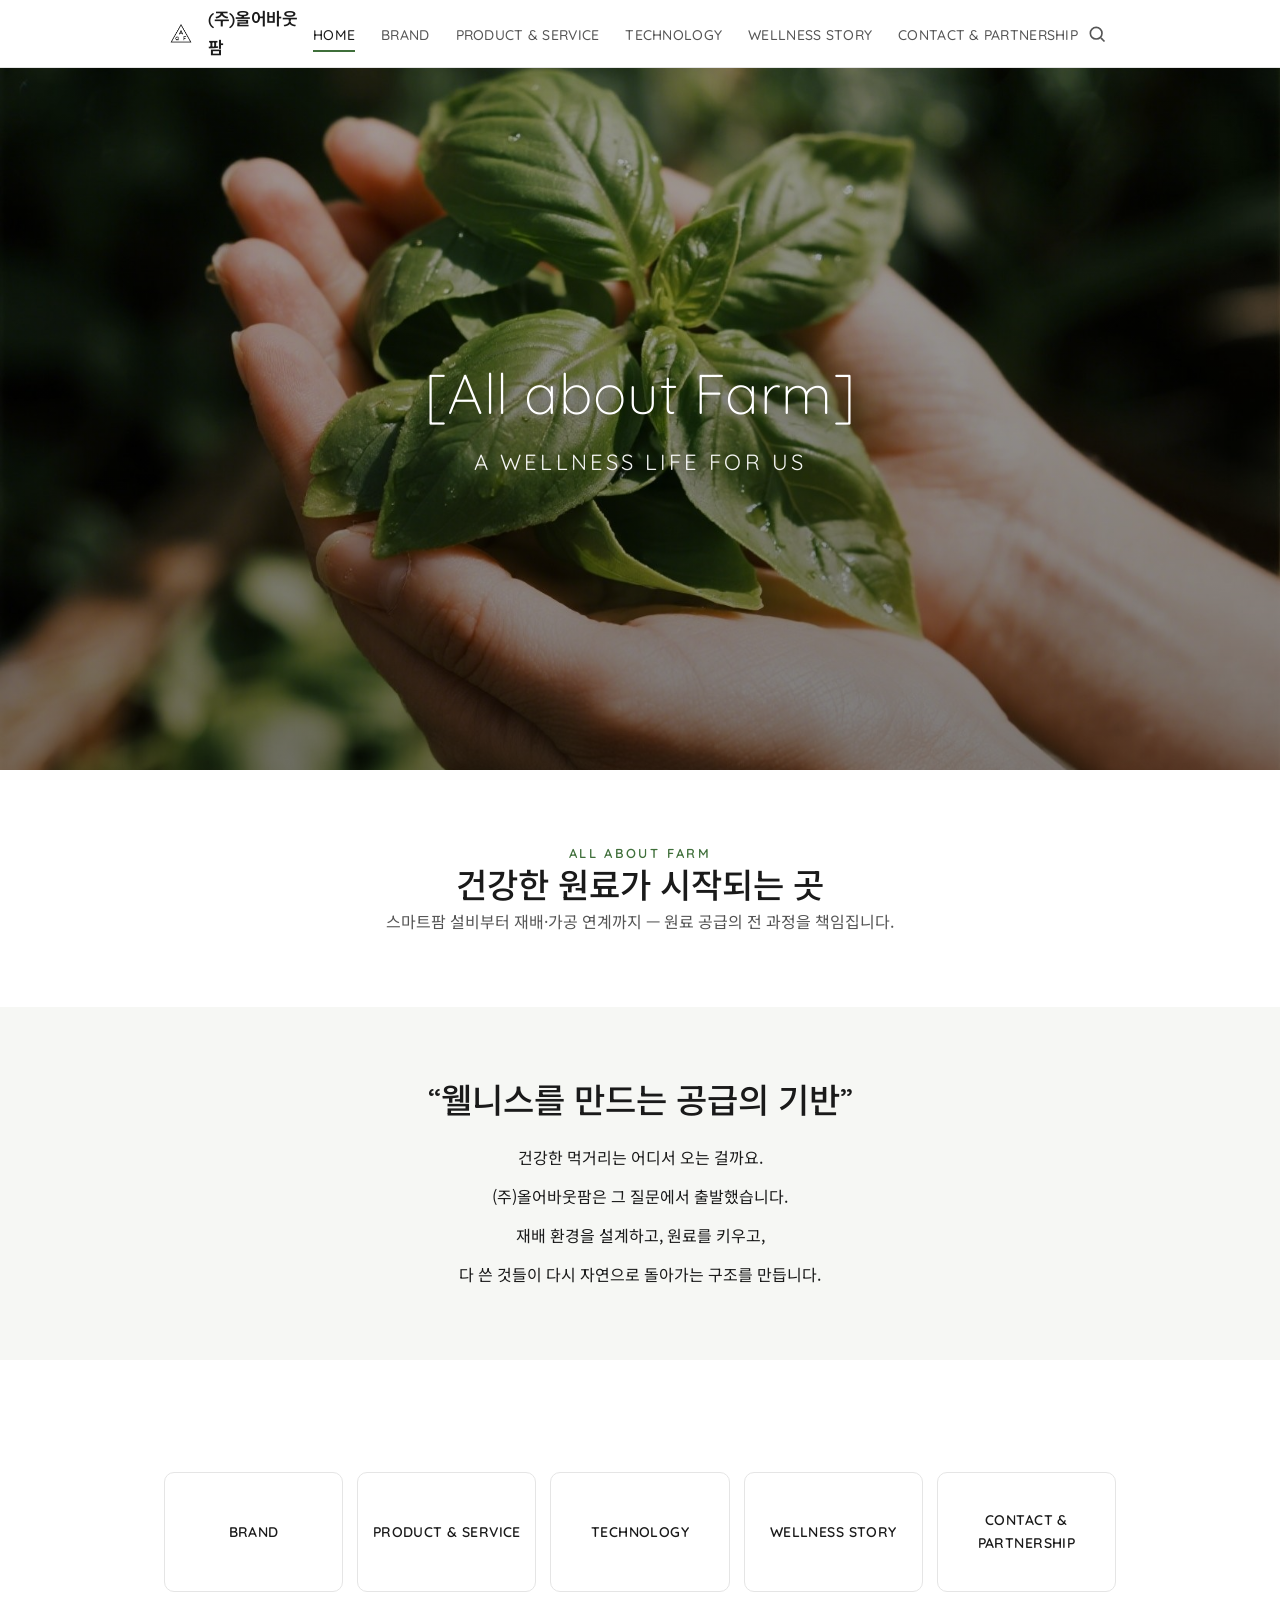
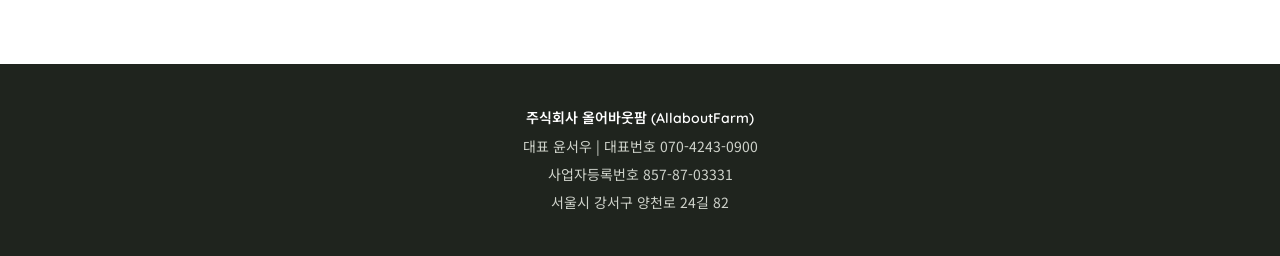
==== index.html @ a257e934 "Add (주)올어바웃팜 static website (6 pages) Google Sites 기반 사이트를 정적 HTML/CSS/JS로 복제. HOME / BRAND / PRODUC" ====
<!DOCTYPE html>
<html lang="ko">
<head>
  <meta charset="UTF-8" />
  <meta name="viewport" content="width=device-width, initial-scale=1.0" />
  <title>(주)올어바웃팜</title>
  <meta name="description" content="(주)올어바웃팜 — 웰니스를 만드는 공급의 기반. 스마트팜 설비부터 재배·가공 연계까지 원료 공급의 전 과정을 책임집니다." />
  <link rel="icon" href="assets/img/logo.png" />
  <link rel="preconnect" href="https://fonts.googleapis.com" />
  <link rel="preconnect" href="https://fonts.gstatic.com" crossorigin />
  <link href="https://fonts.googleapis.com/css2?family=Quicksand:wght@300;400;500;600;700&family=Noto+Sans+KR:wght@300;400;500;700&display=swap" rel="stylesheet" />
  <link rel="stylesheet" href="assets/css/style.css" />
</head>
<body>

  <!-- ===== 헤더 ===== -->
  <header class="site-header">
    <div class="container">
      <a class="brand" href="index.html">
        <img src="assets/img/logo.png" alt="(주)올어바웃팜 로고" />
        <span class="brand-name">(주)올어바웃팜</span>
      </a>
      <nav class="gnb" aria-label="주요 메뉴">
        <ul>
          <li><a href="index.html" aria-current="page">HOME</a></li>
          <li><a href="brand.html">BRAND</a></li>
          <li><a href="product-service.html">PRODUCT &amp; SERVICE</a></li>
          <li><a href="technology.html">TECHNOLOGY</a></li>
          <li><a href="wellness-story.html">WELLNESS STORY</a></li>
          <li><a href="contact-partnership.html">CONTACT &amp; PARTNERSHIP</a></li>
        </ul>
      </nav>
      <div class="header-actions">
        <button class="icon-btn js-search-toggle" aria-label="검색 열기">
          <svg viewBox="0 0 24 24" fill="none" stroke="currentColor" stroke-width="2"><circle cx="11" cy="11" r="7"/><line x1="21" y1="21" x2="16.65" y2="16.65"/></svg>
        </button>
        <button class="icon-btn nav-toggle" aria-label="메뉴 열기" aria-expanded="false">
          <svg viewBox="0 0 24 24" fill="none" stroke="currentColor" stroke-width="2"><line x1="3" y1="6" x2="21" y2="6"/><line x1="3" y1="12" x2="21" y2="12"/><line x1="3" y1="18" x2="21" y2="18"/></svg>
        </button>
      </div>
    </div>
  </header>
  <div class="search-bar">
    <div class="container">
      <form role="search">
        <input type="search" placeholder="사이트 내 검색 (예: 스마트팜, 펫푸드, 특허)" aria-label="검색어" />
        <button type="submit">검색</button>
      </form>
    </div>
  </div>

  <!-- ===== 히어로 ===== -->
  <section class="hero" style="background-image:url('assets/img/home-hero.jpg')">
    <div class="hero-inner">
      <h1>[All about Farm]</h1>
      <p class="sub">A Wellness Life for Us</p>
    </div>
  </section>

  <!-- ===== 소개 1 ===== -->
  <section class="section center">
    <div class="container">
      <p class="eyebrow">All about Farm</p>
      <h2 class="center">건강한 원료가 시작되는 곳</h2>
      <p class="desc measure center">스마트팜 설비부터 재배·가공 연계까지 — 원료 공급의 전 과정을 책임집니다.</p>
    </div>
  </section>

  <!-- ===== 소개 2 (비전) ===== -->
  <section class="section section--soft center">
    <div class="container">
      <h2 class="center">“웰니스를 만드는 공급의 기반”</h2>
      <div class="measure center stack" style="margin-top:20px;">
        <p>건강한 먹거리는 어디서 오는 걸까요.</p>
        <p>(주)올어바웃팜은 그 질문에서 출발했습니다.</p>
        <p>재배 환경을 설계하고, 원료를 키우고,</p>
        <p>다 쓴 것들이 다시 자연으로 돌아가는 구조를 만듭니다.</p>
      </div>
    </div>
  </section>

  <!-- ===== 카테고리 바로가기 ===== -->
  <section class="section">
    <div class="container">
      <nav class="cat-grid" aria-label="주요 페이지 바로가기">
        <a class="cat-card" href="brand.html">BRAND</a>
        <a class="cat-card" href="product-service.html">PRODUCT &amp; SERVICE</a>
        <a class="cat-card" href="technology.html">TECHNOLOGY</a>
        <a class="cat-card" href="wellness-story.html">WELLNESS STORY</a>
        <a class="cat-card" href="contact-partnership.html">CONTACT &amp; PARTNERSHIP</a>
      </nav>
    </div>
  </section>

  <!-- ===== 푸터 ===== -->
  <footer class="site-footer">
    <div class="container">
      <p class="brand-name">주식회사 올어바웃팜 (AllaboutFarm)</p>
      <p>대표 윤서우 | 대표번호 070-4243-0900</p>
      <p>사업자등록번호 857-87-03331</p>
      <p>서울시 강서구 양천로 24길 82</p>
    </div>
  </footer>

  <script src="assets/js/main.js"></script>
</body>
</html>
---- assets/css/style.css ----
/* =========================================================
   (주)올어바웃팜 — All about Farm
   공통 스타일 (디자인 토큰 / 헤더 / 푸터 / 컴포넌트 / 반응형)
   ========================================================= */

/* ---------- 디자인 토큰 ---------- */
:root {
  --c-text: #1a1a1a;
  --c-text-soft: #555;
  --c-line: #e5e5e5;
  --c-bg: #ffffff;
  --c-bg-soft: #f6f7f4;
  --c-accent: #3f6f3a;       /* 허브 그린 */
  --c-accent-dark: #2c4f29;
  --c-accent-soft: #eef3ec;

  --font-head: "Quicksand", "Noto Sans KR", sans-serif;
  --font-body: "Noto Sans KR", "Quicksand", sans-serif;

  --maxw: 1000px;
  --header-h: 68px;
  --radius: 10px;
  --shadow: 0 6px 24px rgba(0,0,0,.08);
}

/* ---------- 리셋 ---------- */
* { box-sizing: border-box; margin: 0; padding: 0; }
html { scroll-behavior: smooth; scroll-padding-top: calc(var(--header-h) + 16px); }
body {
  font-family: var(--font-body);
  color: var(--c-text);
  background: var(--c-bg);
  line-height: 1.7;
  -webkit-font-smoothing: antialiased;
}
img { max-width: 100%; display: block; }
a { color: inherit; text-decoration: none; }
h1, h2, h3 { font-family: var(--font-head); font-weight: 500; line-height: 1.3; }

.container { width: 100%; max-width: var(--maxw); margin: 0 auto; padding: 0 24px; }
.section { padding: 72px 0; }
.section--soft { background: var(--c-bg-soft); }
.center { text-align: center; }

/* ---------- 헤더 ---------- */
.site-header {
  position: sticky; top: 0; z-index: 100;
  height: var(--header-h);
  background: rgba(255,255,255,.96);
  backdrop-filter: blur(6px);
  border-bottom: 1px solid var(--c-line);
}
.site-header .container {
  height: 100%;
  display: flex; align-items: center; justify-content: space-between;
}
.brand { display: flex; align-items: center; gap: 10px; }
.brand img { width: 34px; height: 34px; }
.brand .brand-name { font-family: var(--font-head); font-weight: 600; font-size: 17px; letter-spacing: -.02em; }

.gnb ul { list-style: none; display: flex; gap: 26px; }
.gnb a {
  font-family: var(--font-head);
  font-size: 14px; font-weight: 500; letter-spacing: .02em;
  color: var(--c-text-soft);
  padding: 6px 0; position: relative; white-space: nowrap;
  transition: color .2s;
}
.gnb a:hover { color: var(--c-accent); }
.gnb a[aria-current="page"] { color: var(--c-text); }
.gnb a[aria-current="page"]::after {
  content: ""; position: absolute; left: 0; right: 0; bottom: -2px;
  height: 2px; background: var(--c-accent);
}

.header-actions { display: flex; align-items: center; gap: 8px; }
.icon-btn {
  width: 38px; height: 38px; border: none; background: transparent;
  display: grid; place-items: center; cursor: pointer; border-radius: 50%;
  color: var(--c-text-soft);
}
.icon-btn:hover { background: var(--c-accent-soft); color: var(--c-accent); }
.icon-btn svg { width: 20px; height: 20px; }

.nav-toggle { display: none; }

/* 검색창 (간단) */
.search-bar {
  display: none; border-bottom: 1px solid var(--c-line); background: #fff;
}
.search-bar.open { display: block; }
.search-bar .container { display: flex; gap: 10px; padding-top: 14px; padding-bottom: 14px; }
.search-bar input {
  flex: 1; font: inherit; padding: 10px 14px;
  border: 1px solid var(--c-line); border-radius: 8px;
}
.search-bar button {
  font: inherit; padding: 10px 18px; border: none; border-radius: 8px;
  background: var(--c-accent); color: #fff; cursor: pointer;
}

/* ---------- 히어로 ---------- */
.hero {
  position: relative; min-height: 78vh;
  display: grid; place-items: center; text-align: center;
  color: #fff;
  background: #2a2a2a center/cover no-repeat;
}
.hero::after {
  content: ""; position: absolute; inset: 0;
  background: linear-gradient(180deg, rgba(0,0,0,.35), rgba(0,0,0,.5));
}
.hero .hero-inner { position: relative; z-index: 1; padding: 24px; }
.hero h1 {
  font-weight: 300; font-size: clamp(34px, 6vw, 56px); letter-spacing: .01em;
  text-shadow: 0 2px 16px rgba(0,0,0,.35);
}
.hero .sub {
  margin-top: 14px; font-family: var(--font-head);
  font-size: clamp(15px, 2.4vw, 22px); font-weight: 400; letter-spacing: .14em;
  text-transform: uppercase; opacity: .95;
}

/* 페이지 상단 타이틀 (히어로 없는 페이지) */
.page-head { padding: 64px 0 8px; text-align: center; }
.page-head h1 {
  font-weight: 300; font-size: clamp(30px, 5vw, 46px); letter-spacing: .04em;
}
.page-head .lead { margin-top: 16px; color: var(--c-text-soft); }

/* ---------- 공통 텍스트 블록 ---------- */
.eyebrow {
  font-family: var(--font-head); font-weight: 600; letter-spacing: .18em;
  text-transform: uppercase; font-size: 13px; color: var(--c-accent);
}
.section h2 { font-size: clamp(24px, 3.4vw, 34px); font-weight: 500; }
.section h2.center, .section h3.center { margin-left: auto; margin-right: auto; }
.section .desc { margin-top: 14px; color: var(--c-text-soft); }
.measure { max-width: 760px; }
.measure.center { margin: 0 auto; }
.stack > * + * { margin-top: 12px; }

/* ---------- 카테고리 바로가기 (홈) ---------- */
.cat-grid {
  display: grid; grid-template-columns: repeat(5, 1fr); gap: 14px; margin-top: 40px;
}
.cat-card {
  display: flex; align-items: center; justify-content: center; text-align: center;
  min-height: 120px; padding: 18px 12px;
  border: 1px solid var(--c-line); border-radius: var(--radius);
  font-family: var(--font-head); font-weight: 600; font-size: 14px; letter-spacing: .03em;
  color: var(--c-text); background: #fff;
  transition: transform .2s, box-shadow .2s, border-color .2s, color .2s;
}
.cat-card:hover {
  transform: translateY(-4px); box-shadow: var(--shadow);
  border-color: var(--c-accent); color: var(--c-accent);
}

/* ---------- 핵심 가치 (브랜드) ---------- */
.values { display: grid; grid-template-columns: repeat(2, 1fr); gap: 22px; margin-top: 36px; }
.value-card {
  background: #fff; border: 1px solid var(--c-line); border-radius: var(--radius);
  padding: 28px; box-shadow: 0 2px 10px rgba(0,0,0,.03);
}
.value-card h3 { font-size: 20px; color: var(--c-accent-dark); }
.value-card p { margin-top: 10px; color: var(--c-text-soft); }
.value-card .stack > * + * { margin-top: 6px; }

/* ---------- 서비스/특징 카드 (이미지 + 텍스트) ---------- */
.feature {
  display: grid; grid-template-columns: 1fr 1fr; gap: 40px; align-items: center;
  margin-top: 56px;
}
.feature:first-of-type { margin-top: 40px; }
.feature .feature-img img {
  width: 100%; border-radius: var(--radius); box-shadow: var(--shadow);
  aspect-ratio: 16/9; object-fit: cover;
}
.feature h3 { font-size: 22px; }
.feature .bullets { list-style: none; margin-top: 14px; }
.feature .bullets li {
  position: relative; padding-left: 22px; margin-top: 8px; color: var(--c-text-soft);
}
.feature .bullets li::before {
  content: ""; position: absolute; left: 0; top: 11px;
  width: 8px; height: 8px; border-radius: 50%; background: var(--c-accent);
}
.feature.reverse .feature-img { order: 2; }

/* ---------- 목차 (브랜드) ---------- */
.toc {
  background: var(--c-accent-soft); border-radius: var(--radius);
  padding: 22px 26px; margin: 8px auto 0; max-width: 820px;
}
.toc ul { list-style: none; display: grid; gap: 6px; }
.toc a { color: var(--c-accent-dark); font-size: 14px; }
.toc a:hover { text-decoration: underline; }

/* ---------- 갤러리 (웰니스) ---------- */
.gallery { display: grid; grid-template-columns: repeat(4, 1fr); gap: 14px; margin-top: 40px; }
.gallery img { width: 100%; aspect-ratio: 3/4; object-fit: cover; border-radius: 8px; }

/* ---------- 테크놀로지: 프로세스 / 구성요소 / 기대효과 ---------- */
.subhead { margin-top: 48px; }
.subhead h2 { font-size: clamp(22px, 3vw, 28px); }
.subhead.center { text-align: center; }

.process { max-width: 560px; margin: 28px auto 0; display: grid; gap: 0; }
.process-step {
  background: var(--c-bg-soft); border: 1px solid var(--c-line); border-radius: var(--radius);
  padding: 16px 20px;
}
.process-step strong { display: block; color: var(--c-accent-dark); font-family: var(--font-head); }
.process-step span { color: var(--c-text-soft); font-size: 15px; }
.process-arrow { text-align: center; color: var(--c-accent); font-size: 20px; padding: 6px 0; }

.tiles { display: grid; grid-template-columns: repeat(3, 1fr); gap: 16px; margin-top: 28px; }
.tile {
  border: 1px solid var(--c-line); border-radius: var(--radius); padding: 22px; background: #fff;
}
.tile h3 { font-size: 17px; color: var(--c-accent-dark); }
.tile p { margin-top: 8px; color: var(--c-text-soft); font-size: 15px; }

.effects { display: grid; grid-template-columns: repeat(5, 1fr); gap: 14px; margin-top: 28px; }
.effect {
  text-align: center; padding: 22px 14px; border-radius: var(--radius);
  background: var(--c-accent-soft);
}
.effect h3 { font-size: 18px; color: var(--c-accent-dark); }
.effect p { margin-top: 8px; font-size: 14px; color: var(--c-text-soft); }

.callout {
  margin-top: 44px; padding: 32px; text-align: center;
  background: var(--c-accent); color: #fff; border-radius: var(--radius);
}
.callout p + p { margin-top: 6px; }
.callout .en { font-family: var(--font-head); opacity: .9; margin-top: 12px; }

/* ---------- CONTACT ---------- */
.contact-grid { display: grid; grid-template-columns: 1fr 1fr; gap: 28px; margin-top: 40px; }
.info-card {
  border: 1px solid var(--c-line); border-radius: var(--radius); padding: 28px; background: #fff;
}
.info-card h2 { font-size: 20px; }
.info-card p { margin-top: 10px; color: var(--c-text-soft); }
.info-card .row { display: flex; gap: 8px; margin-top: 10px; }
.info-card .row b { color: var(--c-text); font-weight: 600; min-width: 64px; }

.form-card {
  border: 1px solid var(--c-line); border-radius: var(--radius); padding: 28px;
  background: #fff; box-shadow: 0 2px 10px rgba(0,0,0,.03);
}
.form-card h2 { font-size: 22px; }
.form-card .desc { margin-top: 8px; }
.field { margin-top: 16px; }
.field label { display: block; font-size: 14px; font-weight: 600; margin-bottom: 6px; }
.field input, .field textarea {
  width: 100%; font: inherit; padding: 12px 14px;
  border: 1px solid var(--c-line); border-radius: 8px; background: #fff;
}
.field input:focus, .field textarea:focus { outline: 2px solid var(--c-accent-soft); border-color: var(--c-accent); }
.field textarea { min-height: 130px; resize: vertical; }
.btn {
  margin-top: 18px; width: 100%; font: inherit; font-weight: 600;
  padding: 14px; border: none; border-radius: 8px; cursor: pointer;
  background: var(--c-accent); color: #fff; transition: background .2s;
}
.btn:hover { background: var(--c-accent-dark); }
.form-status { margin-top: 14px; font-size: 14px; display: none; }
.form-status.show { display: block; }
.form-status.ok { color: var(--c-accent-dark); }
.form-status.err { color: #b3261e; }

/* ---------- 푸터 ---------- */
.site-footer {
  background: #1f241e; color: #cfd3cb; text-align: center;
  padding: 40px 0; font-size: 14px; line-height: 2;
}
.site-footer .brand-name { font-family: var(--font-head); color: #fff; font-weight: 600; }

/* ---------- 반응형 ---------- */
@media (max-width: 900px) {
  .gnb {
    position: fixed; inset: var(--header-h) 0 auto 0;
    background: #fff; border-bottom: 1px solid var(--c-line);
    transform: translateY(-120%); transition: transform .25s ease;
    box-shadow: var(--shadow);
  }
  .gnb.open { transform: translateY(0); }
  .gnb ul { flex-direction: column; gap: 0; padding: 8px 0; }
  .gnb li { width: 100%; }
  .gnb a { display: block; padding: 14px 24px; font-size: 15px; }
  .gnb a[aria-current="page"]::after { display: none; }
  .gnb a[aria-current="page"] { color: var(--c-accent); }
  .nav-toggle { display: grid; }

  .cat-grid { grid-template-columns: repeat(2, 1fr); }
  .values { grid-template-columns: 1fr; }
  .feature { grid-template-columns: 1fr; gap: 20px; }
  .feature.reverse .feature-img { order: 0; }
  .gallery { grid-template-columns: repeat(2, 1fr); }
  .tiles { grid-template-columns: 1fr 1fr; }
  .effects { grid-template-columns: repeat(2, 1fr); }
  .contact-grid { grid-template-columns: 1fr; }
}

@media (max-width: 520px) {
  .cat-grid { grid-template-columns: 1fr; }
  .tiles, .effects { grid-template-columns: 1fr; }
  .section { padding: 52px 0; }
}
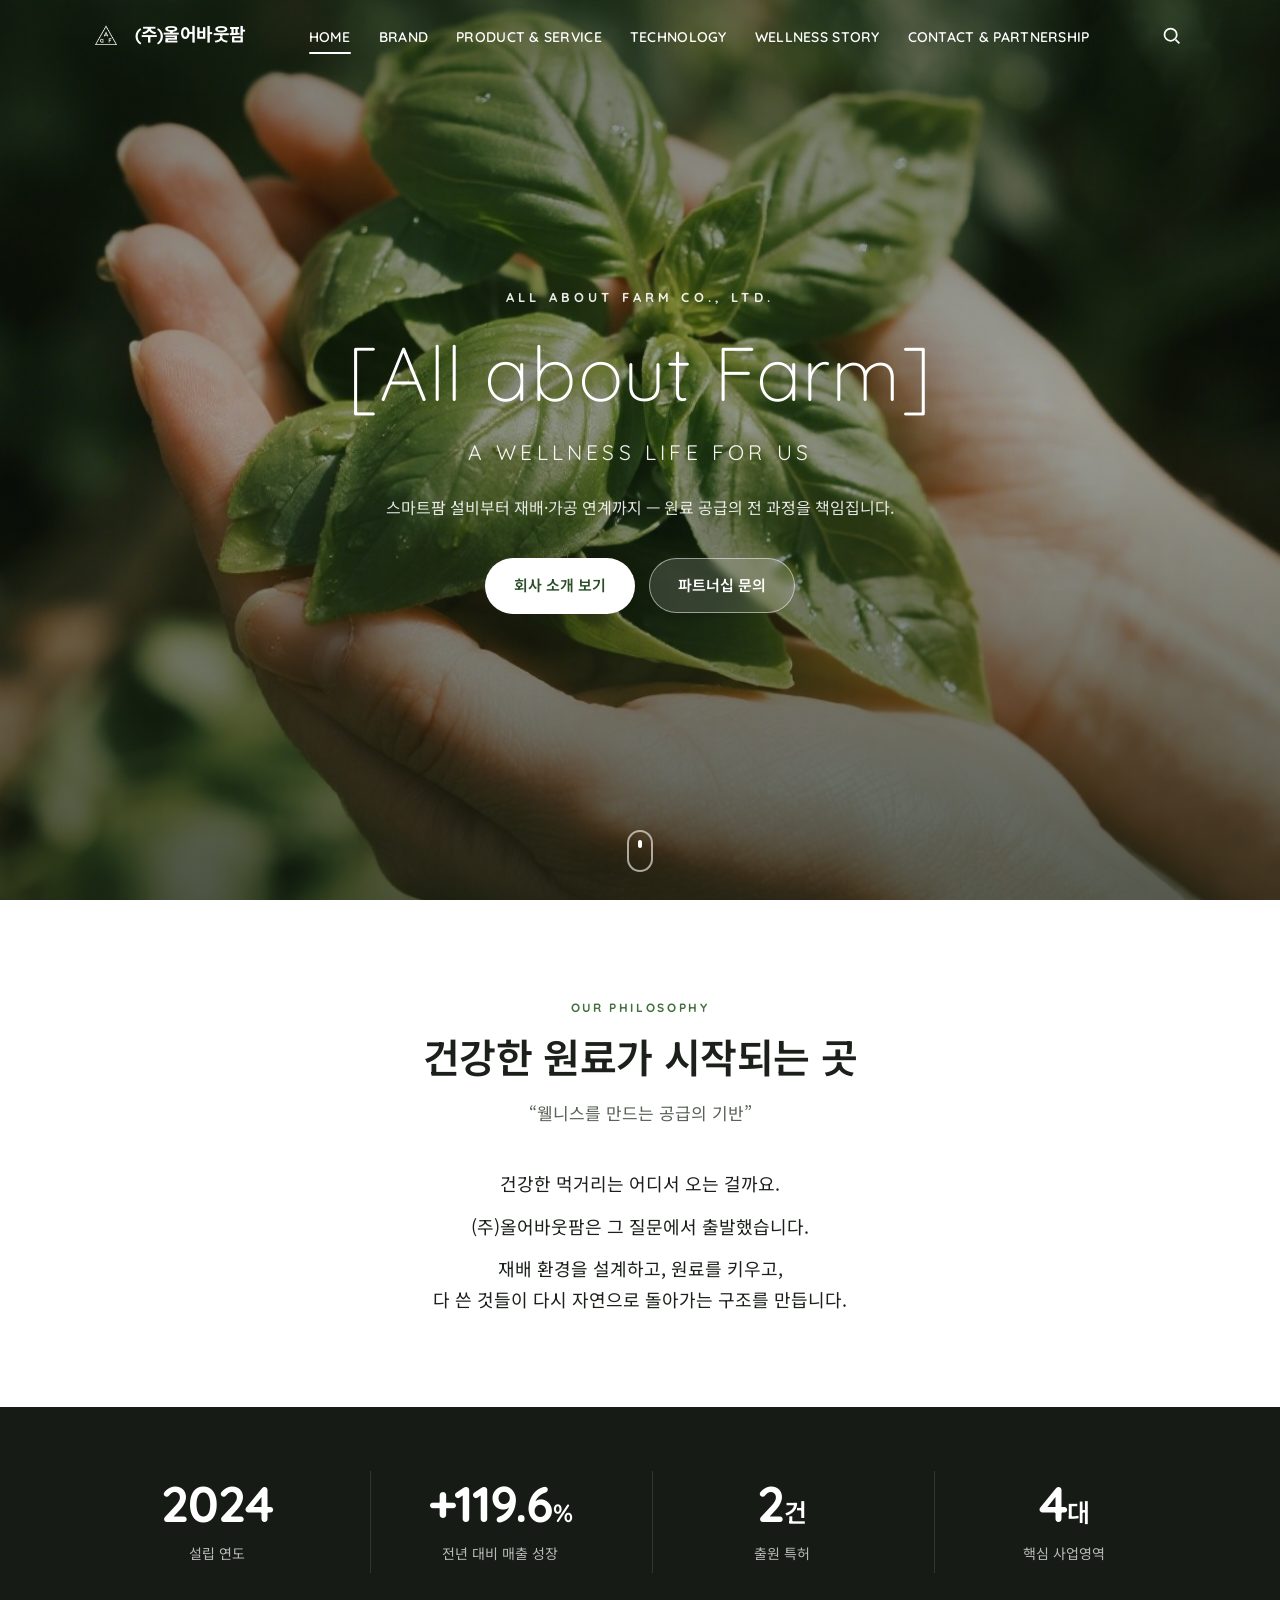
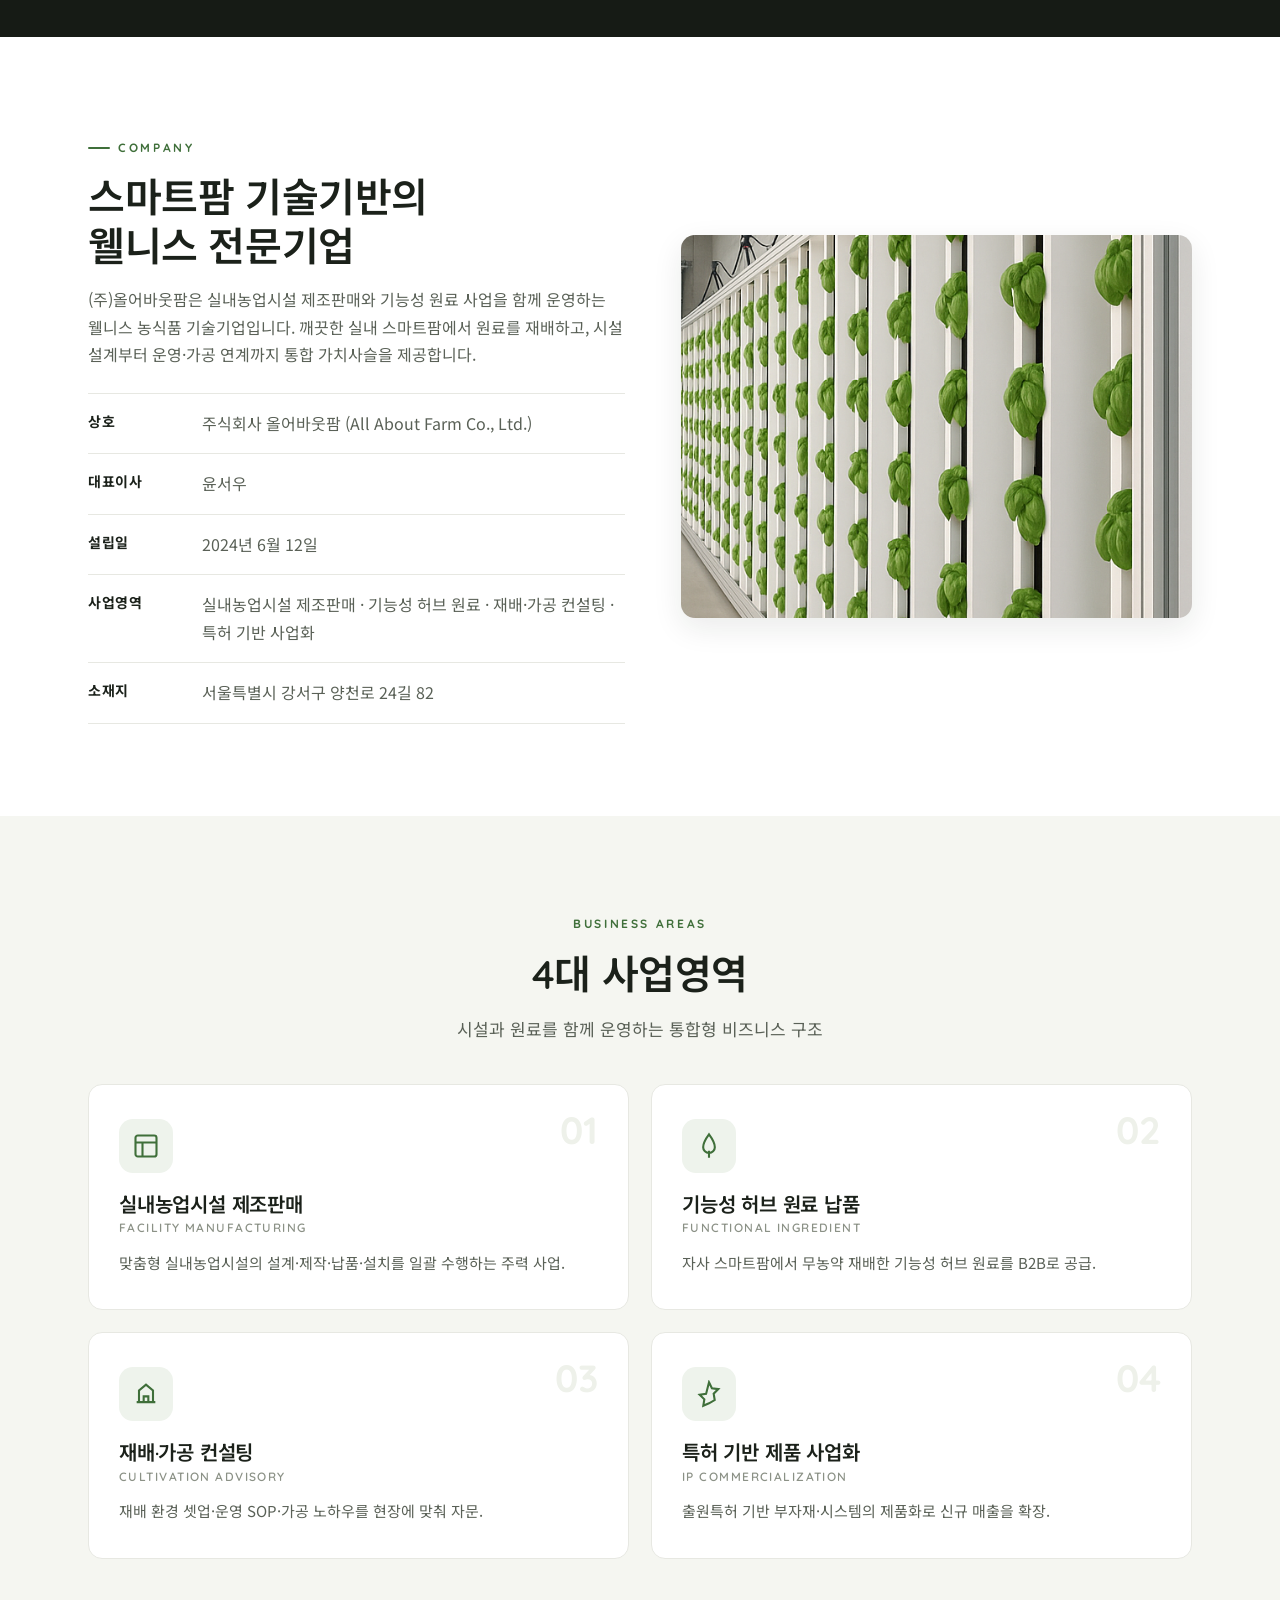
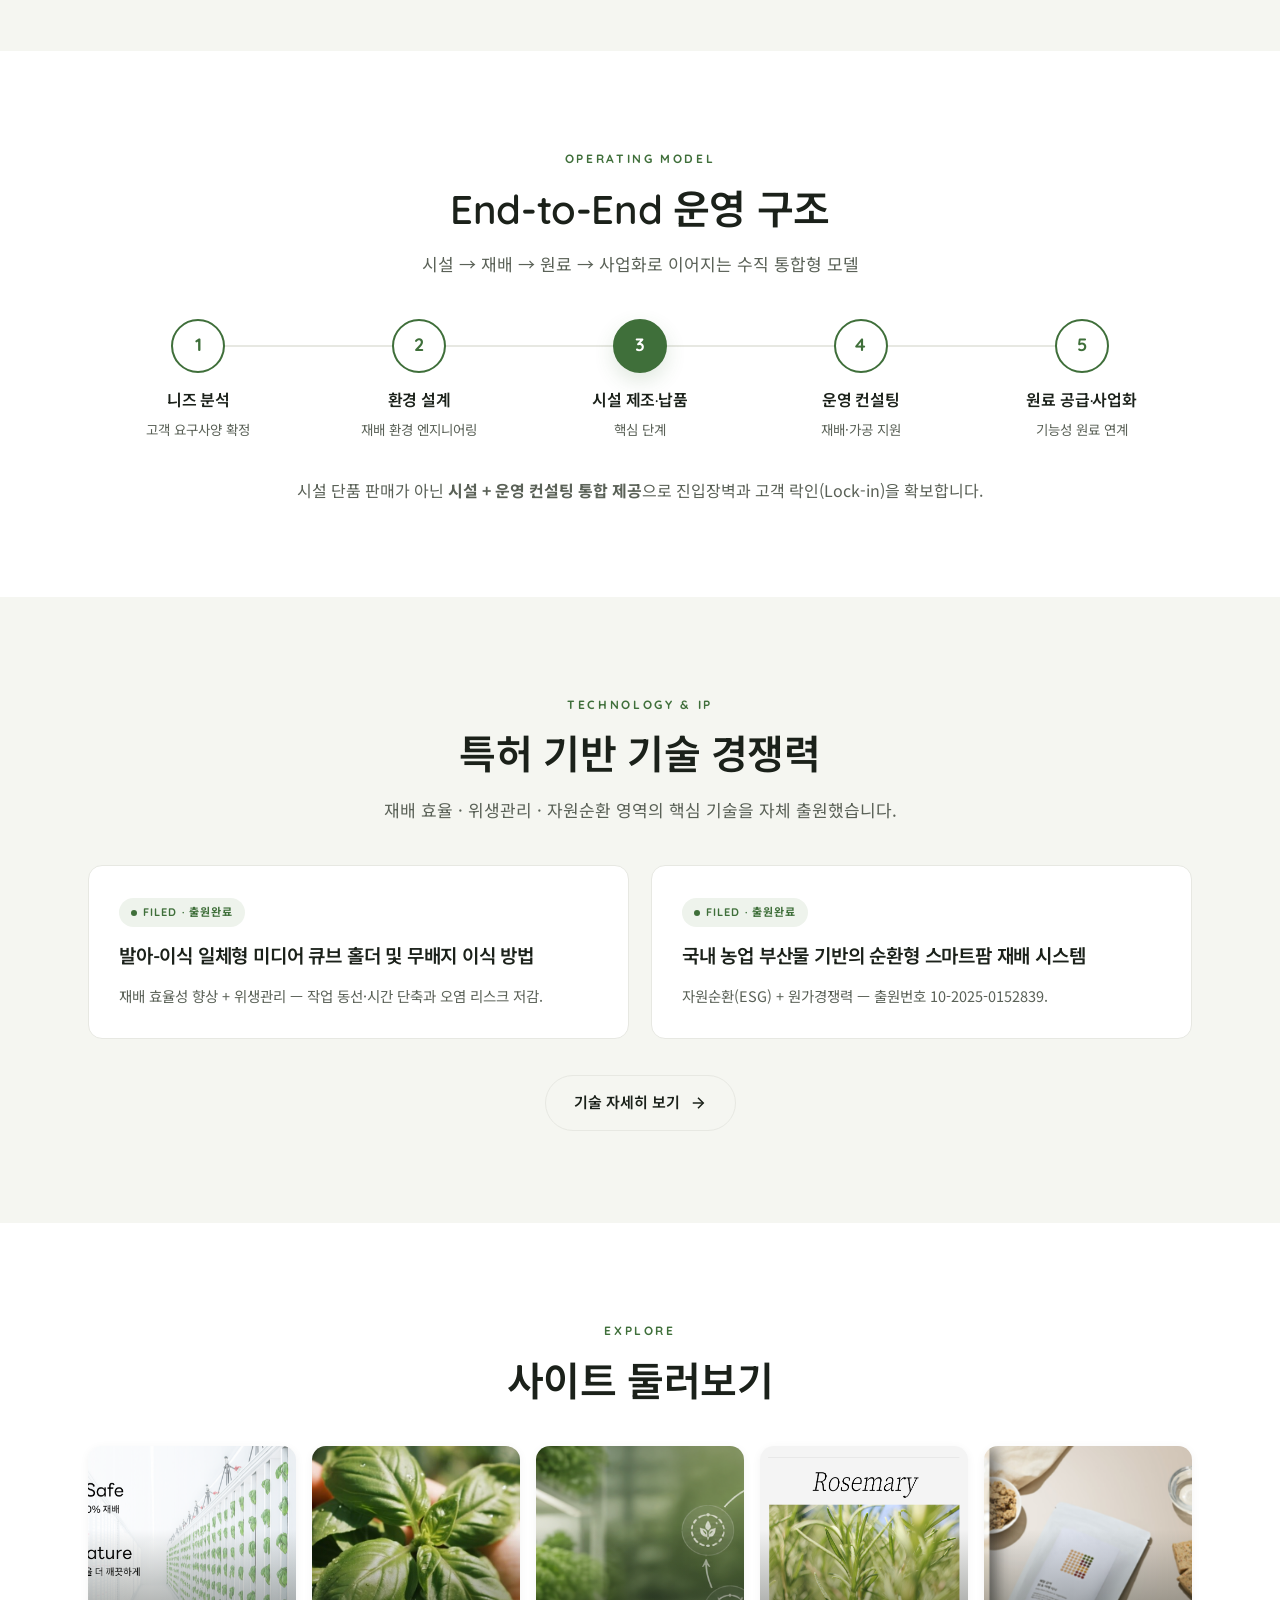
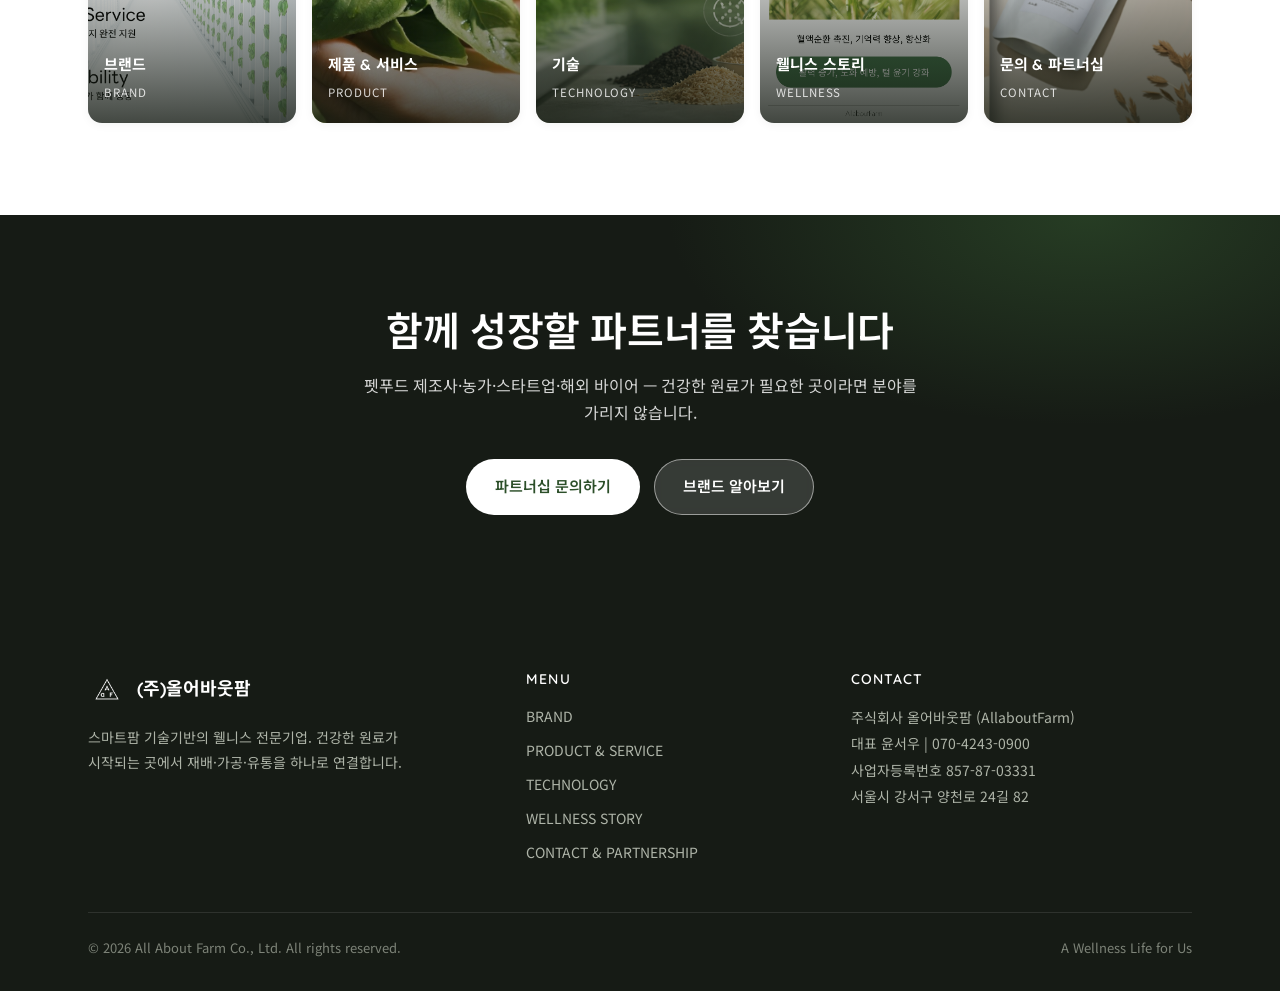
==== commit b19b73e3: "Redesign to Corporate v2.0 (design system + company sections) - 디자인 시스템 v2.0: 타입 위계·간격 리듬·신규 컴포넌트·인라" ====
--- a/index.html
+++ b/index.html
@@ -3,8 +3,8 @@
 <head>
   <meta charset="UTF-8" />
   <meta name="viewport" content="width=device-width, initial-scale=1.0" />
-  <title>(주)올어바웃팜</title>
-  <meta name="description" content="(주)올어바웃팜 — 웰니스를 만드는 공급의 기반. 스마트팜 설비부터 재배·가공 연계까지 원료 공급의 전 과정을 책임집니다." />
+  <title>(주)올어바웃팜 — 스마트팜 기술기반 웰니스 전문기업</title>
+  <meta name="description" content="(주)올어바웃팜 — 웰니스를 만드는 공급의 기반. 실내농업시설 제조판매부터 기능성 원료 공급·재배 컨설팅·특허 기반 사업화까지 원료 공급의 전 과정을 책임집니다." />
   <link rel="icon" href="assets/img/logo.png" />
   <link rel="preconnect" href="https://fonts.googleapis.com" />
   <link rel="preconnect" href="https://fonts.gstatic.com" crossorigin />
@@ -13,8 +13,8 @@
 </head>
 <body>
 
-  <!-- ===== 헤더 ===== -->
-  <header class="site-header">
+  <!-- ===== 헤더 (히어로 위 투명) ===== -->
+  <header class="site-header is-transparent">
     <div class="container">
       <a class="brand" href="index.html">
         <img src="assets/img/logo.png" alt="(주)올어바웃팜 로고" />
@@ -52,53 +52,216 @@
   <!-- ===== 히어로 ===== -->
   <section class="hero" style="background-image:url('assets/img/home-hero.jpg')">
     <div class="hero-inner">
+      <p class="kicker">All about Farm Co., Ltd.</p>
       <h1>[All about Farm]</h1>
       <p class="sub">A Wellness Life for Us</p>
-    </div>
-  </section>
-
-  <!-- ===== 소개 1 ===== -->
-  <section class="section center">
-    <div class="container">
-      <p class="eyebrow">All about Farm</p>
-      <h2 class="center">건강한 원료가 시작되는 곳</h2>
-      <p class="desc measure center">스마트팜 설비부터 재배·가공 연계까지 — 원료 공급의 전 과정을 책임집니다.</p>
-    </div>
-  </section>
-
-  <!-- ===== 소개 2 (비전) ===== -->
-  <section class="section section--soft center">
-    <div class="container">
-      <h2 class="center">“웰니스를 만드는 공급의 기반”</h2>
-      <div class="measure center stack" style="margin-top:20px;">
+      <p class="hero-desc">스마트팜 설비부터 재배·가공 연계까지 — 원료 공급의 전 과정을 책임집니다.</p>
+      <div class="btn-row center">
+        <a class="btn btn-on-accent" href="#about">회사 소개 보기</a>
+        <a class="btn btn-light" href="contact-partnership.html">파트너십 문의</a>
+      </div>
+    </div>
+    <a class="scroll-cue" href="#intro" aria-label="아래로 스크롤"></a>
+  </section>
+
+  <!-- ===== 비전 / 철학 ===== -->
+  <section class="section" id="intro">
+    <div class="container center">
+      <div class="sec-head center reveal">
+        <span class="eyebrow center">Our Philosophy</span>
+        <h2>건강한 원료가 시작되는 곳</h2>
+        <p class="desc">“웰니스를 만드는 공급의 기반”</p>
+      </div>
+      <div class="measure center stack reveal d1" style="font-size:18px;">
         <p>건강한 먹거리는 어디서 오는 걸까요.</p>
         <p>(주)올어바웃팜은 그 질문에서 출발했습니다.</p>
-        <p>재배 환경을 설계하고, 원료를 키우고,</p>
-        <p>다 쓴 것들이 다시 자연으로 돌아가는 구조를 만듭니다.</p>
-      </div>
-    </div>
-  </section>
-
-  <!-- ===== 카테고리 바로가기 ===== -->
+        <p>재배 환경을 설계하고, 원료를 키우고,<br />다 쓴 것들이 다시 자연으로 돌아가는 구조를 만듭니다.</p>
+      </div>
+    </div>
+  </section>
+
+  <!-- ===== 핵심 성과 숫자 band ===== -->
+  <section class="section--tight stats-band">
+    <div class="container">
+      <div class="stats">
+        <div class="stat reveal"><div class="num">2024</div><div class="label">설립 연도</div></div>
+        <div class="stat reveal d1"><div class="num">+119.6<small>%</small></div><div class="label">전년 대비 매출 성장</div></div>
+        <div class="stat reveal d2"><div class="num">2<small>건</small></div><div class="label">출원 특허</div></div>
+        <div class="stat reveal d3"><div class="num">4<small>대</small></div><div class="label">핵심 사업영역</div></div>
+      </div>
+    </div>
+  </section>
+
+  <!-- ===== 회사 개요 (About) ===== -->
+  <section class="section" id="about">
+    <div class="container">
+      <div class="split">
+        <div class="split-text reveal">
+          <span class="eyebrow">Company</span>
+          <h2 style="margin-top:14px;">스마트팜 기술기반의<br />웰니스 전문기업</h2>
+          <p class="desc" style="margin-top:16px;">
+            (주)올어바웃팜은 실내농업시설 제조판매와 기능성 원료 사업을 함께 운영하는
+            웰니스 농식품 기술기업입니다. 깨끗한 실내 스마트팜에서 원료를 재배하고,
+            시설 설계부터 운영·가공 연계까지 통합 가치사슬을 제공합니다.
+          </p>
+          <ul class="fact-list">
+            <li><span class="k">상호</span><span class="v">주식회사 올어바웃팜 (All About Farm Co., Ltd.)</span></li>
+            <li><span class="k">대표이사</span><span class="v">윤서우</span></li>
+            <li><span class="k">설립일</span><span class="v">2024년 6월 12일</span></li>
+            <li><span class="k">사업영역</span><span class="v">실내농업시설 제조판매 · 기능성 허브 원료 · 재배·가공 컨설팅 · 특허 기반 사업화</span></li>
+            <li><span class="k">소재지</span><span class="v">서울특별시 강서구 양천로 24길 82</span></li>
+          </ul>
+        </div>
+        <div class="split-media reveal d1">
+          <img src="assets/img/product-smartfarm.jpg" alt="올어바웃팜 실내 스마트팜" />
+        </div>
+      </div>
+    </div>
+  </section>
+
+  <!-- ===== 4대 사업영역 (Pillars) ===== -->
+  <section class="section section--soft">
+    <div class="container">
+      <div class="sec-head center reveal">
+        <span class="eyebrow center">Business Areas</span>
+        <h2>4대 사업영역</h2>
+        <p class="desc">시설과 원료를 함께 운영하는 통합형 비즈니스 구조</p>
+      </div>
+      <div class="pillars">
+        <a class="pillar reveal" href="product-service.html">
+          <span class="num">01</span>
+          <div class="ico"><svg viewBox="0 0 24 24" fill="none" stroke="currentColor" stroke-width="1.8"><rect x="3" y="3" width="18" height="18" rx="2"/><path d="M3 9h18M9 21V9"/></svg></div>
+          <h3>실내농업시설 제조판매<span class="en">Facility Manufacturing</span></h3>
+          <p>맞춤형 실내농업시설의 설계·제작·납품·설치를 일괄 수행하는 주력 사업.</p>
+        </a>
+        <a class="pillar reveal d1" href="product-service.html">
+          <span class="num">02</span>
+          <div class="ico"><svg viewBox="0 0 24 24" fill="none" stroke="currentColor" stroke-width="1.8"><path d="M12 2C9 6 7 9 7 13a5 5 0 0 0 10 0c0-4-2-7-5-11z"/><path d="M12 22v-6"/></svg></div>
+          <h3>기능성 허브 원료 납품<span class="en">Functional Ingredient</span></h3>
+          <p>자사 스마트팜에서 무농약 재배한 기능성 허브 원료를 B2B로 공급.</p>
+        </a>
+        <a class="pillar reveal d2" href="technology.html">
+          <span class="num">03</span>
+          <div class="ico"><svg viewBox="0 0 24 24" fill="none" stroke="currentColor" stroke-width="1.8"><path d="M4 19h16M6 19V9l6-5 6 5v10"/><path d="M10 19v-5h4v5"/></svg></div>
+          <h3>재배·가공 컨설팅<span class="en">Cultivation Advisory</span></h3>
+          <p>재배 환경 셋업·운영 SOP·가공 노하우를 현장에 맞춰 자문.</p>
+        </a>
+        <a class="pillar reveal d3" href="technology.html">
+          <span class="num">04</span>
+          <div class="ico"><svg viewBox="0 0 24 24" fill="none" stroke="currentColor" stroke-width="1.8"><path d="M12 2l2.5 5 5.5.8-4 3.9.9 5.5L12 20l-4.9 2.1.9-5.5-4-3.9 5.5-.8z"/></svg></div>
+          <h3>특허 기반 제품 사업화<span class="en">IP Commercialization</span></h3>
+          <p>출원특허 기반 부자재·시스템의 제품화로 신규 매출을 확장.</p>
+        </a>
+      </div>
+    </div>
+  </section>
+
+  <!-- ===== 운영 프로세스 (End-to-End) ===== -->
   <section class="section">
     <div class="container">
-      <nav class="cat-grid" aria-label="주요 페이지 바로가기">
-        <a class="cat-card" href="brand.html">BRAND</a>
-        <a class="cat-card" href="product-service.html">PRODUCT &amp; SERVICE</a>
-        <a class="cat-card" href="technology.html">TECHNOLOGY</a>
-        <a class="cat-card" href="wellness-story.html">WELLNESS STORY</a>
-        <a class="cat-card" href="contact-partnership.html">CONTACT &amp; PARTNERSHIP</a>
-      </nav>
+      <div class="sec-head center reveal">
+        <span class="eyebrow center">Operating Model</span>
+        <h2>End-to-End 운영 구조</h2>
+        <p class="desc">시설 → 재배 → 원료 → 사업화로 이어지는 수직 통합형 모델</p>
+      </div>
+      <div class="timeline reveal d1">
+        <div class="tl-step"><div class="tl-dot">1</div><h4>니즈 분석</h4><p>고객 요구사양 확정</p></div>
+        <div class="tl-step"><div class="tl-dot">2</div><h4>환경 설계</h4><p>재배 환경 엔지니어링</p></div>
+        <div class="tl-step core"><div class="tl-dot">3</div><h4>시설 제조·납품</h4><p>핵심 단계</p></div>
+        <div class="tl-step"><div class="tl-dot">4</div><h4>운영 컨설팅</h4><p>재배·가공 지원</p></div>
+        <div class="tl-step"><div class="tl-dot">5</div><h4>원료 공급·사업화</h4><p>기능성 원료 연계</p></div>
+      </div>
+      <p class="tl-note reveal d2">시설 단품 판매가 아닌 <strong>시설 + 운영 컨설팅 통합 제공</strong>으로 진입장벽과 고객 락인(Lock-in)을 확보합니다.</p>
+    </div>
+  </section>
+
+  <!-- ===== 특허·기술 신뢰 ===== -->
+  <section class="section section--soft">
+    <div class="container">
+      <div class="sec-head center reveal">
+        <span class="eyebrow center">Technology &amp; IP</span>
+        <h2>특허 기반 기술 경쟁력</h2>
+        <p class="desc">재배 효율 · 위생관리 · 자원순환 영역의 핵심 기술을 자체 출원했습니다.</p>
+      </div>
+      <div class="patent-cards">
+        <div class="patent reveal">
+          <span class="badge">Filed · 출원완료</span>
+          <h3>발아-이식 일체형 미디어 큐브 홀더 및 무배지 이식 방법</h3>
+          <p class="area">재배 효율성 향상 + 위생관리 — 작업 동선·시간 단축과 오염 리스크 저감.</p>
+        </div>
+        <div class="patent reveal d1">
+          <span class="badge">Filed · 출원완료</span>
+          <h3>국내 농업 부산물 기반의 순환형 스마트팜 재배 시스템</h3>
+          <p class="area">자원순환(ESG) + 원가경쟁력 — 출원번호 10-2025-0152839.</p>
+        </div>
+      </div>
+      <div class="btn-row center reveal d2" style="margin-top:36px;">
+        <a class="btn btn-ghost" href="technology.html">기술 자세히 보기
+          <svg viewBox="0 0 24 24" fill="none" stroke="currentColor" stroke-width="2"><line x1="5" y1="12" x2="19" y2="12"/><polyline points="12 5 19 12 12 19"/></svg>
+        </a>
+      </div>
+    </div>
+  </section>
+
+  <!-- ===== 탐색 (바로가기 이미지 카드) ===== -->
+  <section class="section">
+    <div class="container">
+      <div class="sec-head center reveal">
+        <span class="eyebrow center">Explore</span>
+        <h2>사이트 둘러보기</h2>
+      </div>
+      <div class="explore reveal d1">
+        <a class="nav-card" href="brand.html"><img src="assets/img/brand-values.jpg" alt="BRAND" /><span class="lbl"><b>브랜드</b><span>Brand</span></span></a>
+        <a class="nav-card" href="product-service.html"><img src="assets/img/product-petfood.jpg" alt="PRODUCT & SERVICE" /><span class="lbl"><b>제품 &amp; 서비스</b><span>Product</span></span></a>
+        <a class="nav-card" href="technology.html"><img src="assets/img/tech-intro.jpg" alt="TECHNOLOGY" /><span class="lbl"><b>기술</b><span>Technology</span></span></a>
+        <a class="nav-card" href="wellness-story.html"><img src="assets/img/wellness-3.jpg" alt="WELLNESS STORY" /><span class="lbl"><b>웰니스 스토리</b><span>Wellness</span></span></a>
+        <a class="nav-card" href="contact-partnership.html"><img src="assets/img/product-oem.jpg" alt="CONTACT & PARTNERSHIP" /><span class="lbl"><b>문의 &amp; 파트너십</b><span>Contact</span></span></a>
+      </div>
+    </div>
+  </section>
+
+  <!-- ===== 문의 CTA ===== -->
+  <section class="section cta-band">
+    <div class="container">
+      <h2 class="reveal">함께 성장할 파트너를 찾습니다</h2>
+      <p class="reveal d1">펫푸드 제조사·농가·스타트업·해외 바이어 — 건강한 원료가 필요한 곳이라면 분야를 가리지 않습니다.</p>
+      <div class="btn-row reveal d2">
+        <a class="btn btn-on-accent" href="contact-partnership.html">파트너십 문의하기</a>
+        <a class="btn btn-light" href="brand.html">브랜드 알아보기</a>
+      </div>
     </div>
   </section>
 
   <!-- ===== 푸터 ===== -->
   <footer class="site-footer">
     <div class="container">
-      <p class="brand-name">주식회사 올어바웃팜 (AllaboutFarm)</p>
-      <p>대표 윤서우 | 대표번호 070-4243-0900</p>
-      <p>사업자등록번호 857-87-03331</p>
-      <p>서울시 강서구 양천로 24길 82</p>
+      <div class="footer-grid">
+        <div class="footer-brand">
+          <div class="f-logo"><img src="assets/img/logo.png" alt="" /><span>(주)올어바웃팜</span></div>
+          <p>스마트팜 기술기반의 웰니스 전문기업. 건강한 원료가 시작되는 곳에서 재배·가공·유통을 하나로 연결합니다.</p>
+        </div>
+        <div class="footer-col">
+          <h4>Menu</h4>
+          <ul>
+            <li><a href="brand.html">BRAND</a></li>
+            <li><a href="product-service.html">PRODUCT &amp; SERVICE</a></li>
+            <li><a href="technology.html">TECHNOLOGY</a></li>
+            <li><a href="wellness-story.html">WELLNESS STORY</a></li>
+            <li><a href="contact-partnership.html">CONTACT &amp; PARTNERSHIP</a></li>
+          </ul>
+        </div>
+        <div class="footer-col">
+          <h4>Contact</h4>
+          <div class="line">주식회사 올어바웃팜 (AllaboutFarm)</div>
+          <div class="line">대표 윤서우 | 070-4243-0900</div>
+          <div class="line">사업자등록번호 857-87-03331</div>
+          <div class="line">서울시 강서구 양천로 24길 82</div>
+        </div>
+      </div>
+      <div class="footer-bottom">
+        <span>© <span class="js-year">2026</span> All About Farm Co., Ltd. All rights reserved.</span>
+        <span>A Wellness Life for Us</span>
+      </div>
     </div>
   </footer>
 
--- a/assets/css/style.css
+++ b/assets/css/style.css
@@ -1,312 +1,510 @@
 /* =========================================================
    (주)올어바웃팜 — All about Farm
-   공통 스타일 (디자인 토큰 / 헤더 / 푸터 / 컴포넌트 / 반응형)
+   Design System v2.0  (디자인 토큰 / 컴포넌트 / 반응형)
    ========================================================= */
 
 /* ---------- 디자인 토큰 ---------- */
 :root {
-  --c-text: #1a1a1a;
-  --c-text-soft: #555;
-  --c-line: #e5e5e5;
+  --c-text: #1b211a;
+  --c-text-soft: #5a6157;
+  --c-text-faint: #8b9186;
+  --c-line: #e7e8e2;
   --c-bg: #ffffff;
-  --c-bg-soft: #f6f7f4;
-  --c-accent: #3f6f3a;       /* 허브 그린 */
+  --c-bg-soft: #f5f6f1;
+  --c-bg-deep: #eef1ea;
+  --c-accent: #3f6f3a;        /* 허브 그린 */
   --c-accent-dark: #2c4f29;
   --c-accent-soft: #eef3ec;
+  --c-accent-glow: rgba(63,111,58,.16);
+  --c-ink: #161b15;           /* 푸터/딥 섹션 */
 
   --font-head: "Quicksand", "Noto Sans KR", sans-serif;
   --font-body: "Noto Sans KR", "Quicksand", sans-serif;
 
-  --maxw: 1000px;
-  --header-h: 68px;
-  --radius: 10px;
-  --shadow: 0 6px 24px rgba(0,0,0,.08);
+  --maxw: 1160px;
+  --measure: 720px;
+  --header-h: 72px;
+  --radius: 14px;
+  --radius-sm: 10px;
+  --shadow-sm: 0 2px 10px rgba(20,30,18,.05);
+  --shadow: 0 10px 30px rgba(20,30,18,.09);
+  --shadow-lg: 0 24px 60px rgba(20,30,18,.14);
+  --ease: cubic-bezier(.22,.61,.36,1);
 }
 
 /* ---------- 리셋 ---------- */
 * { box-sizing: border-box; margin: 0; padding: 0; }
-html { scroll-behavior: smooth; scroll-padding-top: calc(var(--header-h) + 16px); }
+html { scroll-behavior: smooth; scroll-padding-top: calc(var(--header-h) + 20px); }
 body {
   font-family: var(--font-body);
   color: var(--c-text);
   background: var(--c-bg);
-  line-height: 1.7;
+  line-height: 1.72;
   -webkit-font-smoothing: antialiased;
+  text-rendering: optimizeLegibility;
 }
 img { max-width: 100%; display: block; }
 a { color: inherit; text-decoration: none; }
-h1, h2, h3 { font-family: var(--font-head); font-weight: 500; line-height: 1.3; }
-
-.container { width: 100%; max-width: var(--maxw); margin: 0 auto; padding: 0 24px; }
-.section { padding: 72px 0; }
+h1, h2, h3, h4 { font-family: var(--font-head); font-weight: 600; line-height: 1.22; letter-spacing: -.01em; }
+
+.container { width: 100%; max-width: var(--maxw); margin: 0 auto; padding: 0 28px; }
+.section { padding: 92px 0; position: relative; }
 .section--soft { background: var(--c-bg-soft); }
+.section--tight { padding: 64px 0; }
 .center { text-align: center; }
+.measure { max-width: var(--measure); }
+.measure.center { margin-left: auto; margin-right: auto; }
+.stack > * + * { margin-top: 12px; }
+
+/* ---------- 섹션 헤더 (eyebrow + 제목 + 설명) ---------- */
+.eyebrow {
+  display: inline-flex; align-items: center; gap: 8px;
+  font-family: var(--font-head); font-weight: 700; letter-spacing: .22em;
+  text-transform: uppercase; font-size: 12px; color: var(--c-accent);
+}
+.eyebrow::before {
+  content: ""; width: 22px; height: 2px; background: var(--c-accent); border-radius: 2px;
+}
+.center .eyebrow::before, .eyebrow.center::before { display: none; }
+.sec-head { margin-bottom: 40px; }
+.sec-head.center { margin-left: auto; margin-right: auto; max-width: 760px; }
+.sec-head h2 {
+  margin-top: 14px;
+  font-size: clamp(26px, 3.6vw, 40px);
+}
+.sec-head .desc { margin-top: 16px; color: var(--c-text-soft); font-size: 17px; }
+
+.section h2 { font-size: clamp(26px, 3.6vw, 40px); }
+.section .desc { color: var(--c-text-soft); }
+
+/* ---------- 버튼 ---------- */
+.btn {
+  display: inline-flex; align-items: center; justify-content: center; gap: 9px;
+  font-family: var(--font-head); font-weight: 600; font-size: 15px;
+  padding: 14px 28px; border-radius: 999px; border: 1.5px solid transparent;
+  cursor: pointer; transition: all .25s var(--ease); white-space: nowrap;
+}
+.btn svg { width: 18px; height: 18px; }
+.btn-primary { background: var(--c-accent); color: #fff; }
+.btn-primary:hover { background: var(--c-accent-dark); transform: translateY(-2px); box-shadow: 0 10px 24px var(--c-accent-glow); }
+.btn-ghost { background: transparent; color: var(--c-text); border-color: var(--c-line); }
+.btn-ghost:hover { border-color: var(--c-accent); color: var(--c-accent); transform: translateY(-2px); }
+.btn-light { background: rgba(255,255,255,.14); color: #fff; border-color: rgba(255,255,255,.5); backdrop-filter: blur(4px); }
+.btn-light:hover { background: #fff; color: var(--c-accent-dark); border-color: #fff; transform: translateY(-2px); }
+.btn-on-accent { background: #fff; color: var(--c-accent-dark); }
+.btn-on-accent:hover { transform: translateY(-2px); box-shadow: var(--shadow); }
+.btn-row { display: flex; flex-wrap: wrap; gap: 14px; }
+.btn-row.center { justify-content: center; }
 
 /* ---------- 헤더 ---------- */
 .site-header {
-  position: sticky; top: 0; z-index: 100;
+  position: fixed; top: 0; left: 0; right: 0; z-index: 100;
   height: var(--header-h);
   background: rgba(255,255,255,.96);
-  backdrop-filter: blur(6px);
+  backdrop-filter: blur(10px);
   border-bottom: 1px solid var(--c-line);
-}
-.site-header .container {
-  height: 100%;
-  display: flex; align-items: center; justify-content: space-between;
-}
-.brand { display: flex; align-items: center; gap: 10px; }
-.brand img { width: 34px; height: 34px; }
-.brand .brand-name { font-family: var(--font-head); font-weight: 600; font-size: 17px; letter-spacing: -.02em; }
-
-.gnb ul { list-style: none; display: flex; gap: 26px; }
+  transition: background .3s var(--ease), border-color .3s var(--ease), box-shadow .3s var(--ease);
+}
+.site-header .container { height: 100%; display: flex; align-items: center; justify-content: space-between; gap: 18px; }
+.brand { display: flex; align-items: center; gap: 11px; }
+.brand img { width: 36px; height: 36px; transition: filter .3s var(--ease); }
+.brand .brand-name { font-family: var(--font-head); font-weight: 700; font-size: 18px; letter-spacing: -.02em; transition: color .3s var(--ease); }
+
+.gnb ul { list-style: none; display: flex; gap: 28px; }
 .gnb a {
-  font-family: var(--font-head);
-  font-size: 14px; font-weight: 500; letter-spacing: .02em;
-  color: var(--c-text-soft);
-  padding: 6px 0; position: relative; white-space: nowrap;
+  font-family: var(--font-head); font-size: 14px; font-weight: 600; letter-spacing: .02em;
+  color: var(--c-text-soft); padding: 8px 0; position: relative; white-space: nowrap;
   transition: color .2s;
 }
 .gnb a:hover { color: var(--c-accent); }
 .gnb a[aria-current="page"] { color: var(--c-text); }
 .gnb a[aria-current="page"]::after {
-  content: ""; position: absolute; left: 0; right: 0; bottom: -2px;
-  height: 2px; background: var(--c-accent);
-}
-
-.header-actions { display: flex; align-items: center; gap: 8px; }
+  content: ""; position: absolute; left: 0; right: 0; bottom: 0; height: 2px;
+  background: var(--c-accent); border-radius: 2px;
+}
+.header-actions { display: flex; align-items: center; gap: 6px; }
 .icon-btn {
-  width: 38px; height: 38px; border: none; background: transparent;
-  display: grid; place-items: center; cursor: pointer; border-radius: 50%;
-  color: var(--c-text-soft);
+  width: 40px; height: 40px; border: none; background: transparent; color: var(--c-text-soft);
+  display: grid; place-items: center; cursor: pointer; border-radius: 50%; transition: all .2s;
 }
 .icon-btn:hover { background: var(--c-accent-soft); color: var(--c-accent); }
-.icon-btn svg { width: 20px; height: 20px; }
-
+.icon-btn svg { width: 21px; height: 21px; }
 .nav-toggle { display: none; }
 
-/* 검색창 (간단) */
-.search-bar {
-  display: none; border-bottom: 1px solid var(--c-line); background: #fff;
-}
+/* 히어로 위 투명 헤더 (HOME) */
+.site-header.is-transparent {
+  background: transparent; border-color: transparent; backdrop-filter: none;
+}
+.site-header.is-transparent .brand-name,
+.site-header.is-transparent .gnb a,
+.site-header.is-transparent .icon-btn { color: #fff; }
+.site-header.is-transparent .brand img { filter: brightness(0) invert(1); }
+.site-header.is-transparent .gnb a[aria-current="page"]::after { background: #fff; }
+.site-header.is-transparent .icon-btn:hover { background: rgba(255,255,255,.18); color: #fff; }
+.site-header.is-transparent.scrolled {
+  background: rgba(255,255,255,.97); border-color: var(--c-line); backdrop-filter: blur(10px);
+  box-shadow: var(--shadow-sm);
+}
+.site-header.is-transparent.scrolled .brand-name,
+.site-header.is-transparent.scrolled .gnb a,
+.site-header.is-transparent.scrolled .icon-btn { color: var(--c-text-soft); }
+.site-header.is-transparent.scrolled .brand-name { color: var(--c-text); }
+.site-header.is-transparent.scrolled .brand img { filter: none; }
+.site-header.is-transparent.scrolled .gnb a[aria-current="page"]::after { background: var(--c-accent); }
+
+/* 본문이 고정 헤더에 가리지 않도록 */
+.has-fixed-header { padding-top: var(--header-h); }
+
+/* 검색창 */
+.search-bar { position: fixed; top: var(--header-h); left: 0; right: 0; z-index: 99;
+  display: none; border-bottom: 1px solid var(--c-line); background: #fff; box-shadow: var(--shadow-sm); }
 .search-bar.open { display: block; }
 .search-bar .container { display: flex; gap: 10px; padding-top: 14px; padding-bottom: 14px; }
-.search-bar input {
-  flex: 1; font: inherit; padding: 10px 14px;
-  border: 1px solid var(--c-line); border-radius: 8px;
-}
-.search-bar button {
-  font: inherit; padding: 10px 18px; border: none; border-radius: 8px;
-  background: var(--c-accent); color: #fff; cursor: pointer;
-}
-
-/* ---------- 히어로 ---------- */
+.search-bar input { flex: 1; font: inherit; padding: 11px 16px; border: 1px solid var(--c-line); border-radius: 999px; }
+.search-bar input:focus { outline: none; border-color: var(--c-accent); }
+.search-bar button { font: inherit; font-weight: 600; padding: 11px 22px; border: none; border-radius: 999px; background: var(--c-accent); color: #fff; cursor: pointer; }
+
+/* ---------- 히어로 (HOME) ---------- */
 .hero {
-  position: relative; min-height: 78vh;
-  display: grid; place-items: center; text-align: center;
-  color: #fff;
+  position: relative; min-height: 100vh;
+  display: grid; place-items: center; text-align: center; color: #fff;
   background: #2a2a2a center/cover no-repeat;
 }
 .hero::after {
   content: ""; position: absolute; inset: 0;
-  background: linear-gradient(180deg, rgba(0,0,0,.35), rgba(0,0,0,.5));
-}
-.hero .hero-inner { position: relative; z-index: 1; padding: 24px; }
+  background: linear-gradient(180deg, rgba(18,28,16,.55) 0%, rgba(18,28,16,.4) 45%, rgba(18,28,16,.7) 100%);
+}
+.hero-inner { position: relative; z-index: 1; padding: 24px; max-width: 880px; }
+.hero .kicker {
+  font-family: var(--font-head); font-weight: 700; letter-spacing: .32em; text-transform: uppercase;
+  font-size: 13px; opacity: .9; margin-bottom: 22px;
+}
 .hero h1 {
-  font-weight: 300; font-size: clamp(34px, 6vw, 56px); letter-spacing: .01em;
-  text-shadow: 0 2px 16px rgba(0,0,0,.35);
+  font-weight: 300; font-size: clamp(40px, 7vw, 76px); letter-spacing: .01em; line-height: 1.1;
+  text-shadow: 0 2px 30px rgba(0,0,0,.35);
 }
 .hero .sub {
-  margin-top: 14px; font-family: var(--font-head);
-  font-size: clamp(15px, 2.4vw, 22px); font-weight: 400; letter-spacing: .14em;
-  text-transform: uppercase; opacity: .95;
-}
-
-/* 페이지 상단 타이틀 (히어로 없는 페이지) */
-.page-head { padding: 64px 0 8px; text-align: center; }
-.page-head h1 {
-  font-weight: 300; font-size: clamp(30px, 5vw, 46px); letter-spacing: .04em;
-}
-.page-head .lead { margin-top: 16px; color: var(--c-text-soft); }
-
-/* ---------- 공통 텍스트 블록 ---------- */
-.eyebrow {
-  font-family: var(--font-head); font-weight: 600; letter-spacing: .18em;
-  text-transform: uppercase; font-size: 13px; color: var(--c-accent);
-}
-.section h2 { font-size: clamp(24px, 3.4vw, 34px); font-weight: 500; }
-.section h2.center, .section h3.center { margin-left: auto; margin-right: auto; }
-.section .desc { margin-top: 14px; color: var(--c-text-soft); }
-.measure { max-width: 760px; }
-.measure.center { margin: 0 auto; }
-.stack > * + * { margin-top: 12px; }
-
-/* ---------- 카테고리 바로가기 (홈) ---------- */
-.cat-grid {
-  display: grid; grid-template-columns: repeat(5, 1fr); gap: 14px; margin-top: 40px;
-}
-.cat-card {
-  display: flex; align-items: center; justify-content: center; text-align: center;
-  min-height: 120px; padding: 18px 12px;
-  border: 1px solid var(--c-line); border-radius: var(--radius);
-  font-family: var(--font-head); font-weight: 600; font-size: 14px; letter-spacing: .03em;
-  color: var(--c-text); background: #fff;
-  transition: transform .2s, box-shadow .2s, border-color .2s, color .2s;
-}
-.cat-card:hover {
-  transform: translateY(-4px); box-shadow: var(--shadow);
-  border-color: var(--c-accent); color: var(--c-accent);
-}
+  margin-top: 20px; font-family: var(--font-head); font-size: clamp(15px, 2.2vw, 21px);
+  font-weight: 400; letter-spacing: .2em; text-transform: uppercase; opacity: .94;
+}
+.hero .hero-desc { margin: 24px auto 0; max-width: 540px; color: rgba(255,255,255,.88); font-size: 16px; }
+.hero .btn-row { margin-top: 36px; }
+.scroll-cue {
+  position: absolute; bottom: 28px; left: 50%; transform: translateX(-50%); z-index: 1;
+  width: 26px; height: 42px; border: 2px solid rgba(255,255,255,.6); border-radius: 14px;
+}
+.scroll-cue::before {
+  content: ""; position: absolute; left: 50%; top: 8px; width: 4px; height: 8px;
+  background: #fff; border-radius: 2px; transform: translateX(-50%);
+  animation: scrollcue 1.6s var(--ease) infinite;
+}
+@keyframes scrollcue { 0%{opacity:0;transform:translate(-50%,0)} 40%{opacity:1} 80%{opacity:0;transform:translate(-50%,12px)} 100%{opacity:0} }
+
+/* ---------- 페이지 헤더 (히어로 없는 페이지) ---------- */
+.page-head {
+  position: relative; padding: 88px 0 64px; text-align: center;
+  background: var(--c-bg-soft); border-bottom: 1px solid var(--c-line); overflow: hidden;
+}
+.page-head::before {
+  content: ""; position: absolute; inset: 0;
+  background:
+    radial-gradient(540px 220px at 80% -20%, var(--c-accent-glow), transparent 70%),
+    radial-gradient(440px 200px at 0% 120%, var(--c-accent-glow), transparent 70%);
+}
+.page-head .container { position: relative; }
+.page-head .eyebrow { justify-content: center; }
+.page-head .eyebrow::before { display: none; }
+.page-head h1 { margin-top: 14px; font-weight: 300; font-size: clamp(32px, 5vw, 52px); letter-spacing: .02em; }
+.page-head .lead { margin: 18px auto 0; max-width: 660px; color: var(--c-text-soft); font-size: 17px; }
+
+/* ---------- 통계 band ---------- */
+.stats { display: grid; grid-template-columns: repeat(4, 1fr); gap: 24px; }
+.stat { text-align: center; padding: 8px; }
+.stat .num { font-family: var(--font-head); font-weight: 700; font-size: clamp(34px, 4.4vw, 50px); color: var(--c-accent); line-height: 1; letter-spacing: -.02em; }
+.stat .num small { font-size: .5em; font-weight: 600; }
+.stat .label { margin-top: 12px; font-size: 14px; color: var(--c-text-soft); }
+.stats-band { background: var(--c-ink); color: #fff; }
+.stats-band .stat .num { color: #fff; }
+.stats-band .stat .label { color: rgba(255,255,255,.7); }
+.stats-band .stat + .stat { border-left: 1px solid rgba(255,255,255,.12); }
+
+/* ---------- 회사 개요 (About) ---------- */
+.split { display: grid; grid-template-columns: 1.05fr 1fr; gap: 56px; align-items: center; }
+.split.reverse .split-media { order: 2; }
+.split-media img { width: 100%; border-radius: var(--radius); box-shadow: var(--shadow); aspect-ratio: 4/3; object-fit: cover; }
+.fact-list { list-style: none; margin-top: 24px; display: grid; gap: 0; }
+.fact-list li { display: flex; gap: 18px; padding: 16px 0; border-top: 1px solid var(--c-line); }
+.fact-list li:last-child { border-bottom: 1px solid var(--c-line); }
+.fact-list .k { font-family: var(--font-head); font-weight: 700; color: var(--c-text); min-width: 96px; font-size: 14px; letter-spacing: .04em; }
+.fact-list .v { color: var(--c-text-soft); }
+
+/* ---------- 4대 사업영역 (Pillars) ---------- */
+.pillars { display: grid; grid-template-columns: repeat(2, 1fr); gap: 22px; }
+.pillar {
+  position: relative; background: #fff; border: 1px solid var(--c-line); border-radius: var(--radius);
+  padding: 34px 30px; transition: transform .3s var(--ease), box-shadow .3s var(--ease), border-color .3s var(--ease);
+  overflow: hidden;
+}
+.pillar::before {
+  content: ""; position: absolute; left: 0; top: 0; bottom: 0; width: 4px;
+  background: var(--c-accent); transform: scaleY(0); transform-origin: top; transition: transform .3s var(--ease);
+}
+.pillar:hover { transform: translateY(-6px); box-shadow: var(--shadow-lg); border-color: transparent; }
+.pillar:hover::before { transform: scaleY(1); }
+.pillar .num { position: absolute; top: 26px; right: 30px; font-family: var(--font-head); font-weight: 700; font-size: 38px; color: var(--c-bg-deep); line-height: 1; }
+.pillar .ico { width: 54px; height: 54px; border-radius: 14px; background: var(--c-accent-soft); color: var(--c-accent); display: grid; place-items: center; margin-bottom: 20px; }
+.pillar .ico svg { width: 28px; height: 28px; }
+.pillar h3 { font-size: 20px; }
+.pillar .en { display: block; margin-top: 4px; font-family: var(--font-head); font-size: 12px; font-weight: 600; letter-spacing: .12em; text-transform: uppercase; color: var(--c-text-faint); }
+.pillar p { margin-top: 14px; color: var(--c-text-soft); font-size: 15px; }
+
+/* ---------- 카드 그리드 (아이콘 카드) ---------- */
+.icards { display: grid; grid-template-columns: repeat(3, 1fr); gap: 22px; }
+.icard {
+  background: #fff; border: 1px solid var(--c-line); border-radius: var(--radius); padding: 30px 26px;
+  transition: transform .3s var(--ease), box-shadow .3s var(--ease);
+}
+.icard:hover { transform: translateY(-5px); box-shadow: var(--shadow); }
+.icard .ico { width: 50px; height: 50px; border-radius: 12px; background: var(--c-accent-soft); color: var(--c-accent); display: grid; place-items: center; margin-bottom: 18px; }
+.icard .ico svg { width: 26px; height: 26px; }
+.icard h3 { font-size: 18px; color: var(--c-text); }
+.icard p { margin-top: 10px; color: var(--c-text-soft); font-size: 15px; }
+
+/* ---------- 탐색 이미지 카드 (홈 바로가기) ---------- */
+.explore { display: grid; grid-template-columns: repeat(5, 1fr); gap: 16px; }
+.nav-card { position: relative; display: block; border-radius: var(--radius); overflow: hidden; aspect-ratio: 3/4; box-shadow: var(--shadow-sm); }
+.nav-card img { width: 100%; height: 100%; object-fit: cover; transition: transform .55s var(--ease); }
+.nav-card::after { content: ""; position: absolute; inset: 0; background: linear-gradient(180deg, rgba(16,22,14,0) 30%, rgba(16,22,14,.78)); }
+.nav-card .lbl { position: absolute; left: 0; right: 0; bottom: 0; z-index: 1; padding: 18px 16px; color: #fff; }
+.nav-card .lbl b { display: block; font-family: var(--font-head); font-weight: 700; font-size: 15px; letter-spacing: .01em; }
+.nav-card .lbl span { font-size: 11.5px; opacity: .82; letter-spacing: .08em; text-transform: uppercase; }
+.nav-card:hover img { transform: scale(1.08); }
 
 /* ---------- 핵심 가치 (브랜드) ---------- */
-.values { display: grid; grid-template-columns: repeat(2, 1fr); gap: 22px; margin-top: 36px; }
+.values { display: grid; grid-template-columns: repeat(2, 1fr); gap: 22px; }
 .value-card {
-  background: #fff; border: 1px solid var(--c-line); border-radius: var(--radius);
-  padding: 28px; box-shadow: 0 2px 10px rgba(0,0,0,.03);
-}
+  position: relative; background: #fff; border: 1px solid var(--c-line); border-radius: var(--radius);
+  padding: 32px; transition: transform .3s var(--ease), box-shadow .3s var(--ease);
+}
+.value-card:hover { transform: translateY(-5px); box-shadow: var(--shadow); }
+.value-card .ico { width: 52px; height: 52px; border-radius: 13px; background: var(--c-accent-soft); color: var(--c-accent); display: grid; place-items: center; margin-bottom: 18px; }
+.value-card .ico svg { width: 27px; height: 27px; }
 .value-card h3 { font-size: 20px; color: var(--c-accent-dark); }
-.value-card p { margin-top: 10px; color: var(--c-text-soft); }
+.value-card h3 .en { display: block; font-size: 12px; font-weight: 600; letter-spacing: .12em; text-transform: uppercase; color: var(--c-text-faint); margin-top: 4px; }
+.value-card p { margin-top: 12px; color: var(--c-text-soft); font-size: 15px; }
 .value-card .stack > * + * { margin-top: 6px; }
 
-/* ---------- 서비스/특징 카드 (이미지 + 텍스트) ---------- */
-.feature {
-  display: grid; grid-template-columns: 1fr 1fr; gap: 40px; align-items: center;
-  margin-top: 56px;
-}
-.feature:first-of-type { margin-top: 40px; }
-.feature .feature-img img {
-  width: 100%; border-radius: var(--radius); box-shadow: var(--shadow);
-  aspect-ratio: 16/9; object-fit: cover;
-}
-.feature h3 { font-size: 22px; }
-.feature .bullets { list-style: none; margin-top: 14px; }
-.feature .bullets li {
-  position: relative; padding-left: 22px; margin-top: 8px; color: var(--c-text-soft);
-}
+/* ---------- 특징 카드 (이미지 + 텍스트) ---------- */
+.feature { display: grid; grid-template-columns: 1fr 1fr; gap: 56px; align-items: center; }
+.feature + .feature { margin-top: 80px; }
+.feature .feature-img { position: relative; }
+.feature .feature-img img { width: 100%; border-radius: var(--radius); box-shadow: var(--shadow); aspect-ratio: 16/10; object-fit: cover; }
+.feature .step-tag { font-family: var(--font-head); font-weight: 700; font-size: 13px; letter-spacing: .14em; text-transform: uppercase; color: var(--c-accent); }
+.feature h3 { font-size: clamp(22px, 2.6vw, 28px); margin-top: 8px; }
+.feature .bullets { list-style: none; margin-top: 18px; }
+.feature .bullets li { position: relative; padding-left: 30px; margin-top: 12px; color: var(--c-text-soft); }
 .feature .bullets li::before {
-  content: ""; position: absolute; left: 0; top: 11px;
-  width: 8px; height: 8px; border-radius: 50%; background: var(--c-accent);
+  content: ""; position: absolute; left: 0; top: 4px; width: 18px; height: 18px; border-radius: 50%;
+  background: var(--c-accent-soft) url("data:image/svg+xml,%3Csvg xmlns='http://www.w3.org/2000/svg' viewBox='0 0 24 24' fill='none' stroke='%233f6f3a' stroke-width='3' stroke-linecap='round' stroke-linejoin='round'%3E%3Cpolyline points='20 6 9 17 4 12'/%3E%3C/svg%3E") center/12px no-repeat;
 }
 .feature.reverse .feature-img { order: 2; }
 
-/* ---------- 목차 (브랜드) ---------- */
-.toc {
-  background: var(--c-accent-soft); border-radius: var(--radius);
-  padding: 22px 26px; margin: 8px auto 0; max-width: 820px;
-}
-.toc ul { list-style: none; display: grid; gap: 6px; }
-.toc a { color: var(--c-accent-dark); font-size: 14px; }
-.toc a:hover { text-decoration: underline; }
+/* ---------- 타임라인 (End-to-End 프로세스) ---------- */
+.timeline { display: grid; grid-template-columns: repeat(5, 1fr); gap: 0; position: relative; margin-top: 8px; }
+.tl-step { position: relative; padding: 0 14px; text-align: center; }
+.tl-step::before {
+  content: ""; position: absolute; top: 26px; left: 50%; right: -50%; height: 2px; background: var(--c-line); z-index: 0;
+}
+.tl-step:last-child::before { display: none; }
+.tl-dot {
+  position: relative; z-index: 1; width: 54px; height: 54px; margin: 0 auto 18px; border-radius: 50%;
+  background: #fff; border: 2px solid var(--c-accent); color: var(--c-accent);
+  display: grid; place-items: center; font-family: var(--font-head); font-weight: 700; font-size: 18px;
+}
+.tl-step.core .tl-dot { background: var(--c-accent); color: #fff; box-shadow: 0 8px 20px var(--c-accent-glow); }
+.tl-step h4 { font-size: 16px; }
+.tl-step p { margin-top: 8px; font-size: 13.5px; color: var(--c-text-soft); }
+.tl-note { margin-top: 36px; text-align: center; color: var(--c-text-soft); }
+
+/* ---------- 목차 칩 (브랜드) ---------- */
+.toc-chips { display: flex; flex-wrap: wrap; gap: 10px; justify-content: center; }
+.toc-chips a {
+  font-family: var(--font-head); font-size: 13px; font-weight: 600; color: var(--c-accent-dark);
+  background: var(--c-accent-soft); padding: 8px 16px; border-radius: 999px; transition: all .2s;
+}
+.toc-chips a:hover { background: var(--c-accent); color: #fff; }
 
 /* ---------- 갤러리 (웰니스) ---------- */
-.gallery { display: grid; grid-template-columns: repeat(4, 1fr); gap: 14px; margin-top: 40px; }
-.gallery img { width: 100%; aspect-ratio: 3/4; object-fit: cover; border-radius: 8px; }
-
-/* ---------- 테크놀로지: 프로세스 / 구성요소 / 기대효과 ---------- */
-.subhead { margin-top: 48px; }
-.subhead h2 { font-size: clamp(22px, 3vw, 28px); }
+.gallery { display: grid; grid-template-columns: repeat(4, 1fr); gap: 16px; }
+.gallery figure { position: relative; overflow: hidden; border-radius: var(--radius-sm); box-shadow: var(--shadow-sm); }
+.gallery img { width: 100%; aspect-ratio: 3/4; object-fit: cover; transition: transform .5s var(--ease); }
+.gallery figure:hover img { transform: scale(1.06); }
+
+/* ---------- TECHNOLOGY: 프로세스 / 타일 / 효과 ---------- */
+.subhead { margin-top: 56px; margin-bottom: 8px; }
+.subhead h2 { font-size: clamp(22px, 3vw, 30px); }
 .subhead.center { text-align: center; }
 
-.process { max-width: 560px; margin: 28px auto 0; display: grid; gap: 0; }
-.process-step {
-  background: var(--c-bg-soft); border: 1px solid var(--c-line); border-radius: var(--radius);
-  padding: 16px 20px;
-}
-.process-step strong { display: block; color: var(--c-accent-dark); font-family: var(--font-head); }
-.process-step span { color: var(--c-text-soft); font-size: 15px; }
-.process-arrow { text-align: center; color: var(--c-accent); font-size: 20px; padding: 6px 0; }
-
-.tiles { display: grid; grid-template-columns: repeat(3, 1fr); gap: 16px; margin-top: 28px; }
-.tile {
-  border: 1px solid var(--c-line); border-radius: var(--radius); padding: 22px; background: #fff;
-}
+.flow { display: grid; grid-template-columns: repeat(6, 1fr); gap: 12px; margin-top: 28px; }
+.flow-step { background: #fff; border: 1px solid var(--c-line); border-radius: var(--radius-sm); padding: 20px 16px; text-align: center; position: relative; }
+.flow-step .n { font-family: var(--font-head); font-weight: 700; color: var(--c-accent); font-size: 13px; }
+.flow-step strong { display: block; margin-top: 6px; font-family: var(--font-head); font-size: 15px; }
+.flow-step span { display: block; margin-top: 6px; color: var(--c-text-soft); font-size: 13px; line-height: 1.5; }
+
+.tiles { display: grid; grid-template-columns: repeat(3, 1fr); gap: 18px; }
+.tile { border: 1px solid var(--c-line); border-radius: var(--radius); padding: 26px; background: #fff; transition: transform .3s var(--ease), box-shadow .3s var(--ease); }
+.tile:hover { transform: translateY(-4px); box-shadow: var(--shadow); }
+.tile .ico { width: 46px; height: 46px; border-radius: 11px; background: var(--c-accent-soft); color: var(--c-accent); display: grid; place-items: center; margin-bottom: 16px; }
+.tile .ico svg { width: 24px; height: 24px; }
 .tile h3 { font-size: 17px; color: var(--c-accent-dark); }
-.tile p { margin-top: 8px; color: var(--c-text-soft); font-size: 15px; }
-
-.effects { display: grid; grid-template-columns: repeat(5, 1fr); gap: 14px; margin-top: 28px; }
-.effect {
-  text-align: center; padding: 22px 14px; border-radius: var(--radius);
-  background: var(--c-accent-soft);
-}
-.effect h3 { font-size: 18px; color: var(--c-accent-dark); }
-.effect p { margin-top: 8px; font-size: 14px; color: var(--c-text-soft); }
-
+.tile p { margin-top: 10px; color: var(--c-text-soft); font-size: 14.5px; }
+
+.effects { display: grid; grid-template-columns: repeat(5, 1fr); gap: 16px; }
+.effect { text-align: center; padding: 28px 16px; border-radius: var(--radius); background: #fff; border: 1px solid var(--c-line); transition: transform .3s var(--ease), box-shadow .3s var(--ease); }
+.effect:hover { transform: translateY(-4px); box-shadow: var(--shadow); }
+.effect .ico { width: 48px; height: 48px; margin: 0 auto 14px; border-radius: 50%; background: var(--c-accent-soft); color: var(--c-accent); display: grid; place-items: center; }
+.effect .ico svg { width: 24px; height: 24px; }
+.effect h3 { font-size: 17px; color: var(--c-accent-dark); }
+.effect p { margin-top: 8px; font-size: 13.5px; color: var(--c-text-soft); }
+
+/* ---------- 특허 카드 ---------- */
+.patent-cards { display: grid; grid-template-columns: repeat(2, 1fr); gap: 22px; }
+.patent {
+  background: #fff; border: 1px solid var(--c-line); border-radius: var(--radius); padding: 30px;
+  position: relative; transition: transform .3s var(--ease), box-shadow .3s var(--ease);
+}
+.patent:hover { transform: translateY(-5px); box-shadow: var(--shadow); }
+.patent .badge {
+  display: inline-flex; align-items: center; gap: 6px; font-family: var(--font-head); font-weight: 700;
+  font-size: 11px; letter-spacing: .1em; text-transform: uppercase; color: var(--c-accent);
+  background: var(--c-accent-soft); padding: 5px 12px; border-radius: 999px;
+}
+.patent .badge::before { content: ""; width: 6px; height: 6px; border-radius: 50%; background: var(--c-accent); }
+.patent h3 { margin-top: 16px; font-size: 19px; line-height: 1.4; }
+.patent .area { margin-top: 14px; color: var(--c-text-soft); font-size: 14.5px; }
+
+/* ---------- 콜아웃 / CTA band ---------- */
 .callout {
-  margin-top: 44px; padding: 32px; text-align: center;
-  background: var(--c-accent); color: #fff; border-radius: var(--radius);
+  padding: 40px; text-align: center; background: var(--c-accent); color: #fff; border-radius: var(--radius);
 }
 .callout p + p { margin-top: 6px; }
-.callout .en { font-family: var(--font-head); opacity: .9; margin-top: 12px; }
+.callout .en { font-family: var(--font-head); opacity: .92; margin-top: 14px; letter-spacing: .04em; }
+
+.cta-band { position: relative; background: var(--c-ink); color: #fff; overflow: hidden; }
+.cta-band::before {
+  content: ""; position: absolute; inset: 0;
+  background: radial-gradient(600px 300px at 85% 0%, rgba(63,111,58,.4), transparent 70%);
+}
+.cta-band .container { position: relative; text-align: center; }
+.cta-band h2 { font-size: clamp(26px, 3.6vw, 40px); }
+.cta-band p { margin: 16px auto 0; max-width: 560px; color: rgba(255,255,255,.82); }
+.cta-band .btn-row { margin-top: 32px; justify-content: center; }
 
 /* ---------- CONTACT ---------- */
-.contact-grid { display: grid; grid-template-columns: 1fr 1fr; gap: 28px; margin-top: 40px; }
-.info-card {
-  border: 1px solid var(--c-line); border-radius: var(--radius); padding: 28px; background: #fff;
-}
-.info-card h2 { font-size: 20px; }
-.info-card p { margin-top: 10px; color: var(--c-text-soft); }
-.info-card .row { display: flex; gap: 8px; margin-top: 10px; }
-.info-card .row b { color: var(--c-text); font-weight: 600; min-width: 64px; }
-
-.form-card {
-  border: 1px solid var(--c-line); border-radius: var(--radius); padding: 28px;
-  background: #fff; box-shadow: 0 2px 10px rgba(0,0,0,.03);
-}
+.contact-layout { display: grid; grid-template-columns: 1.1fr .9fr; gap: 32px; align-items: start; }
+.info-stack { display: grid; gap: 22px; }
+.info-card { border: 1px solid var(--c-line); border-radius: var(--radius); padding: 30px; background: #fff; }
+.info-card h2 { font-size: 19px; }
+.info-card .row { display: flex; gap: 14px; align-items: flex-start; margin-top: 16px; }
+.info-card .row .ico { flex: none; width: 38px; height: 38px; border-radius: 10px; background: var(--c-accent-soft); color: var(--c-accent); display: grid; place-items: center; }
+.info-card .row .ico svg { width: 19px; height: 19px; }
+.info-card .row .k { font-family: var(--font-head); font-weight: 700; font-size: 13px; color: var(--c-text-faint); letter-spacing: .04em; }
+.info-card .row .v { color: var(--c-text); }
+.partner-list { list-style: none; margin-top: 8px; }
+.partner-list li { position: relative; padding: 14px 0 14px 30px; border-top: 1px solid var(--c-line); color: var(--c-text-soft); }
+.partner-list li:first-child { border-top: none; }
+.partner-list li b { color: var(--c-text); font-weight: 700; }
+.partner-list li::before { content: ""; position: absolute; left: 4px; top: 21px; width: 7px; height: 7px; border-radius: 50%; background: var(--c-accent); }
+
+.form-card { border: 1px solid var(--c-line); border-radius: var(--radius); padding: 34px; background: #fff; box-shadow: var(--shadow-sm); }
 .form-card h2 { font-size: 22px; }
-.form-card .desc { margin-top: 8px; }
-.field { margin-top: 16px; }
-.field label { display: block; font-size: 14px; font-weight: 600; margin-bottom: 6px; }
-.field input, .field textarea {
-  width: 100%; font: inherit; padding: 12px 14px;
-  border: 1px solid var(--c-line); border-radius: 8px; background: #fff;
-}
-.field input:focus, .field textarea:focus { outline: 2px solid var(--c-accent-soft); border-color: var(--c-accent); }
-.field textarea { min-height: 130px; resize: vertical; }
-.btn {
-  margin-top: 18px; width: 100%; font: inherit; font-weight: 600;
-  padding: 14px; border: none; border-radius: 8px; cursor: pointer;
-  background: var(--c-accent); color: #fff; transition: background .2s;
-}
-.btn:hover { background: var(--c-accent-dark); }
+.form-card .desc { margin-top: 8px; color: var(--c-text-soft); }
+.field { margin-top: 18px; }
+.field label { display: block; font-size: 14px; font-weight: 600; margin-bottom: 7px; }
+.field input, .field textarea { width: 100%; font: inherit; padding: 13px 15px; border: 1px solid var(--c-line); border-radius: var(--radius-sm); background: #fff; transition: border-color .2s, box-shadow .2s; }
+.field input:focus, .field textarea:focus { outline: none; border-color: var(--c-accent); box-shadow: 0 0 0 3px var(--c-accent-glow); }
+.field textarea { min-height: 140px; resize: vertical; }
+.form-card .btn { margin-top: 22px; width: 100%; }
 .form-status { margin-top: 14px; font-size: 14px; display: none; }
 .form-status.show { display: block; }
 .form-status.ok { color: var(--c-accent-dark); }
 .form-status.err { color: #b3261e; }
 
-/* ---------- 푸터 ---------- */
-.site-footer {
-  background: #1f241e; color: #cfd3cb; text-align: center;
-  padding: 40px 0; font-size: 14px; line-height: 2;
-}
-.site-footer .brand-name { font-family: var(--font-head); color: #fff; font-weight: 600; }
+/* ---------- 푸터 (다단) ---------- */
+.site-footer { background: var(--c-ink); color: #aeb4a8; padding: 64px 0 32px; font-size: 14px; }
+.footer-grid { display: grid; grid-template-columns: 1.4fr 1fr 1.2fr; gap: 40px; }
+.footer-brand .f-logo { display: flex; align-items: center; gap: 11px; margin-bottom: 16px; }
+.footer-brand .f-logo img { width: 38px; height: 38px; filter: brightness(0) invert(1); }
+.footer-brand .f-logo span { font-family: var(--font-head); font-weight: 700; font-size: 18px; color: #fff; }
+.footer-brand p { line-height: 1.8; max-width: 320px; }
+.footer-col h4 { font-family: var(--font-head); color: #fff; font-size: 14px; letter-spacing: .08em; text-transform: uppercase; margin-bottom: 16px; }
+.footer-col ul { list-style: none; display: grid; gap: 10px; }
+.footer-col a { color: #aeb4a8; transition: color .2s; }
+.footer-col a:hover { color: #fff; }
+.footer-col .line { line-height: 1.9; }
+.footer-bottom { margin-top: 48px; padding-top: 24px; border-top: 1px solid rgba(255,255,255,.1); display: flex; justify-content: space-between; flex-wrap: wrap; gap: 8px; color: #7d8378; font-size: 13px; }
+
+/* ---------- 스크롤 등장 모션 ---------- */
+.reveal { opacity: 0; transform: translateY(24px); transition: opacity .6s var(--ease), transform .6s var(--ease); }
+.reveal.in { opacity: 1; transform: none; }
+.reveal.d1 { transition-delay: .08s; }
+.reveal.d2 { transition-delay: .16s; }
+.reveal.d3 { transition-delay: .24s; }
+@media (prefers-reduced-motion: reduce) {
+  .reveal { opacity: 1; transform: none; transition: none; }
+  .scroll-cue::before { animation: none; }
+  html { scroll-behavior: auto; }
+}
 
 /* ---------- 반응형 ---------- */
-@media (max-width: 900px) {
-  .gnb {
-    position: fixed; inset: var(--header-h) 0 auto 0;
-    background: #fff; border-bottom: 1px solid var(--c-line);
-    transform: translateY(-120%); transition: transform .25s ease;
-    box-shadow: var(--shadow);
-  }
+@media (max-width: 980px) {
+  .gnb { position: fixed; inset: var(--header-h) 0 auto 0; background: #fff; border-bottom: 1px solid var(--c-line);
+    transform: translateY(-130%); transition: transform .3s var(--ease); box-shadow: var(--shadow); }
   .gnb.open { transform: translateY(0); }
   .gnb ul { flex-direction: column; gap: 0; padding: 8px 0; }
   .gnb li { width: 100%; }
-  .gnb a { display: block; padding: 14px 24px; font-size: 15px; }
+  .gnb a { display: block; padding: 15px 28px; font-size: 15px; color: var(--c-text-soft); }
   .gnb a[aria-current="page"]::after { display: none; }
   .gnb a[aria-current="page"] { color: var(--c-accent); }
   .nav-toggle { display: grid; }
-
-  .cat-grid { grid-template-columns: repeat(2, 1fr); }
-  .values { grid-template-columns: 1fr; }
-  .feature { grid-template-columns: 1fr; gap: 20px; }
-  .feature.reverse .feature-img { order: 0; }
+  /* 투명 헤더라도 모바일 메뉴는 흰 배경이므로 글자색 보정 */
+  .site-header.is-transparent .gnb a { color: var(--c-text-soft); }
+  .site-header.is-transparent .gnb a[aria-current="page"] { color: var(--c-accent); }
+
+  .split, .feature, .feature.reverse, .contact-layout { grid-template-columns: 1fr; gap: 32px; }
+  .split.reverse .split-media, .feature.reverse .feature-img { order: 0; }
+  .pillars, .values, .patent-cards { grid-template-columns: 1fr; }
+  .icards { grid-template-columns: 1fr 1fr; }
+  .stats { grid-template-columns: repeat(2, 1fr); gap: 28px 16px; }
+  .stats-band .stat + .stat { border-left: none; }
   .gallery { grid-template-columns: repeat(2, 1fr); }
+  .explore { grid-template-columns: repeat(3, 1fr); }
   .tiles { grid-template-columns: 1fr 1fr; }
   .effects { grid-template-columns: repeat(2, 1fr); }
-  .contact-grid { grid-template-columns: 1fr; }
-}
-
-@media (max-width: 520px) {
-  .cat-grid { grid-template-columns: 1fr; }
-  .tiles, .effects { grid-template-columns: 1fr; }
-  .section { padding: 52px 0; }
-}
+  .footer-grid { grid-template-columns: 1fr 1fr; gap: 32px; }
+  .footer-brand { grid-column: 1 / -1; }
+
+  /* 타임라인 → 세로 */
+  .timeline { grid-template-columns: 1fr; gap: 0; max-width: 420px; margin: 0 auto; }
+  .tl-step { display: grid; grid-template-columns: 54px 1fr; gap: 18px; text-align: left; padding: 0 0 28px; }
+  .tl-step .tl-dot { margin: 0; }
+  .tl-step::before { top: 54px; bottom: 0; left: 26px; right: auto; width: 2px; height: auto; }
+  .tl-step:last-child::before { display: none; }
+  .tl-step h4, .tl-step p { grid-column: 2; }
+
+  /* flow → 2열 */
+  .flow { grid-template-columns: repeat(2, 1fr); }
+}
+
+@media (max-width: 560px) {
+  .section { padding: 64px 0; }
+  .container { padding: 0 20px; }
+  .icards, .tiles, .effects { grid-template-columns: 1fr; }
+  .explore { grid-template-columns: repeat(2, 1fr); }
+  .flow { grid-template-columns: 1fr; }
+  .stats { grid-template-columns: 1fr 1fr; }
+  .btn-row { flex-direction: column; }
+  .btn-row .btn { width: 100%; }
+  .hero .btn-row { flex-direction: row; flex-wrap: wrap; justify-content: center; }
+  .hero .btn-row .btn { width: auto; }
+}
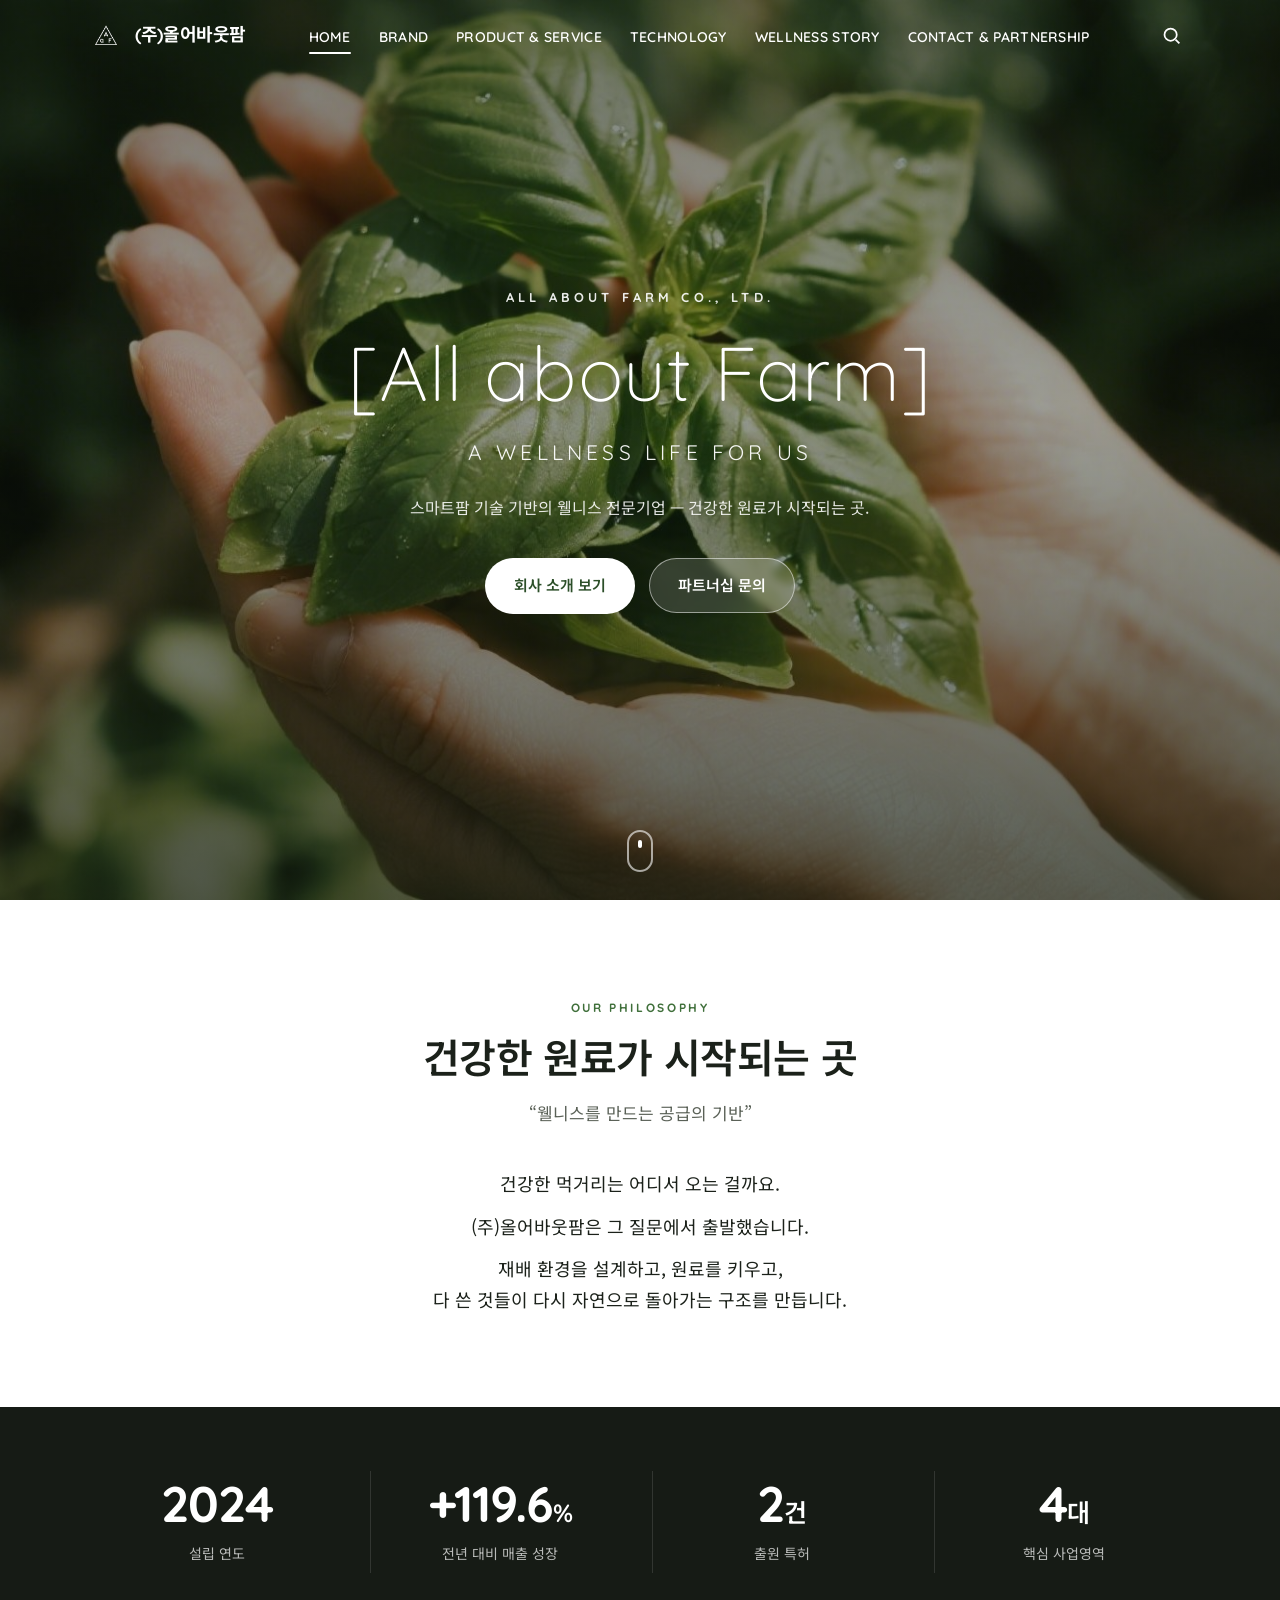
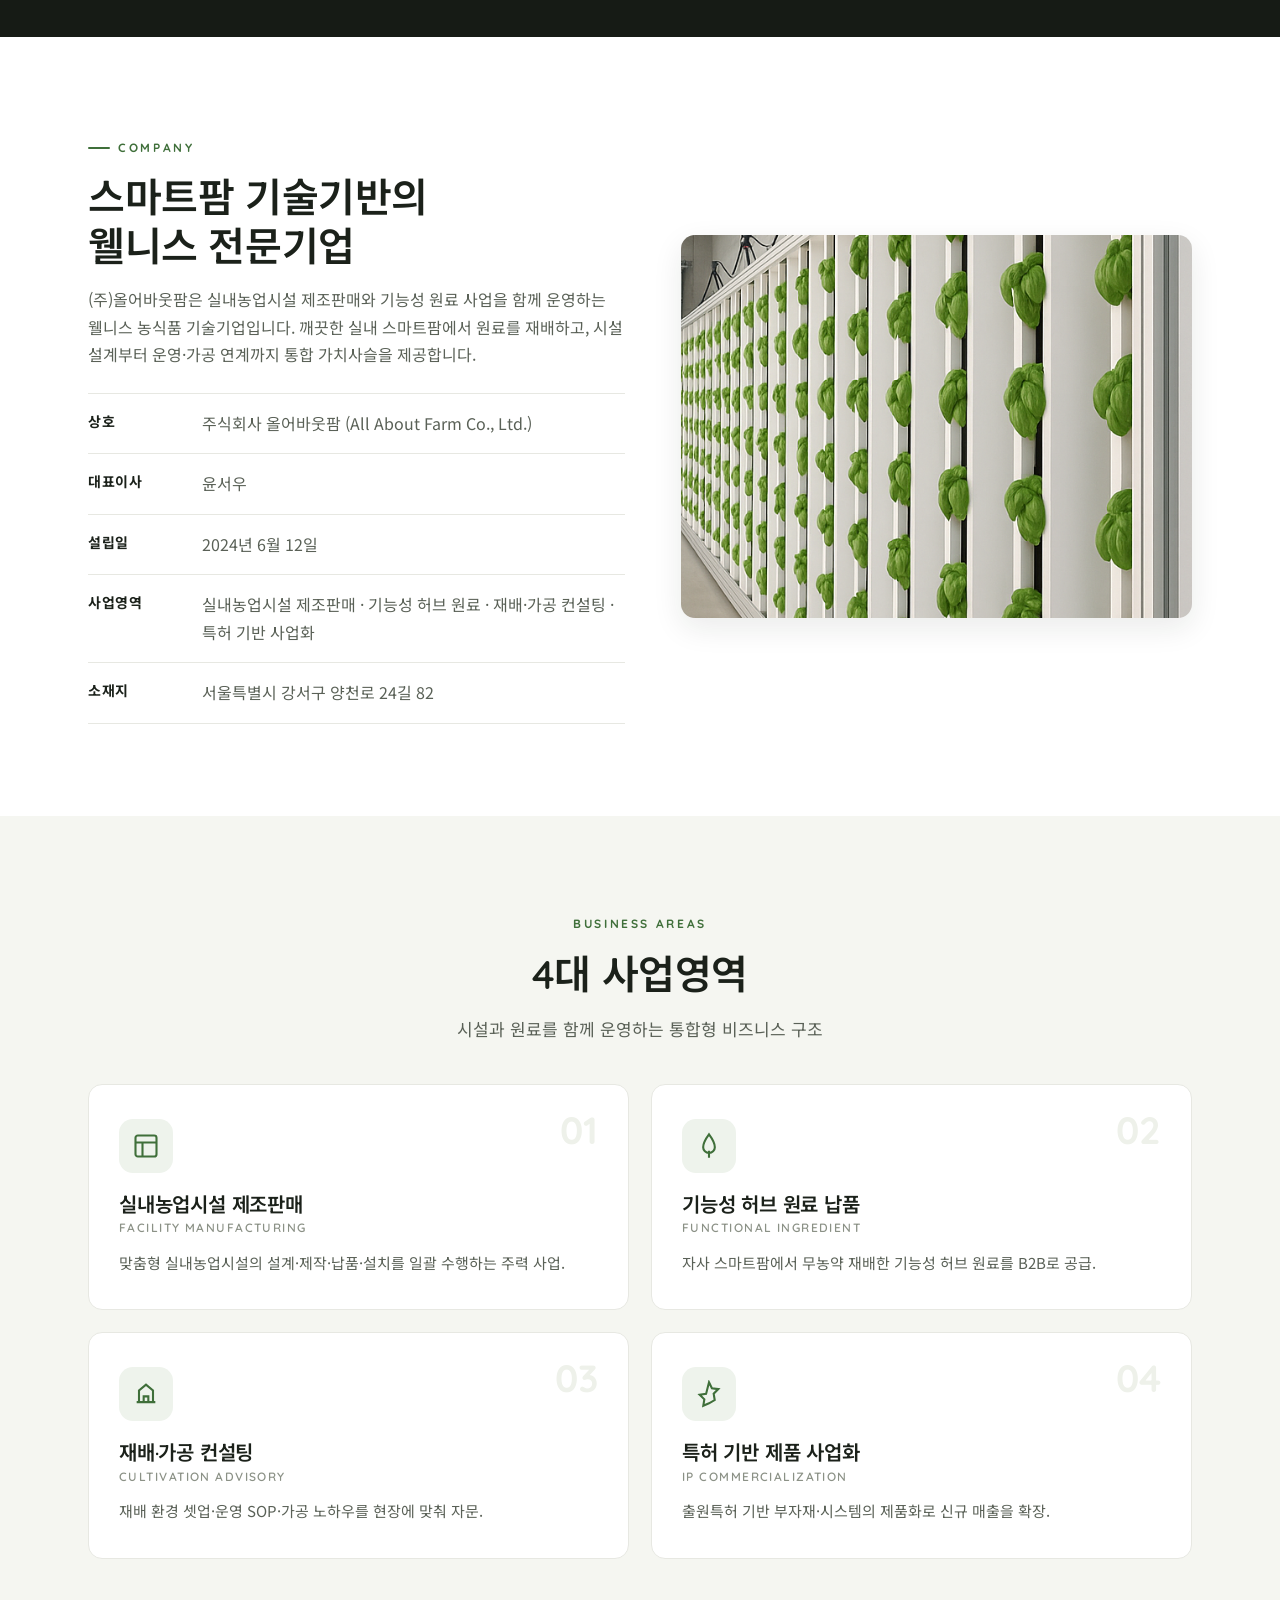
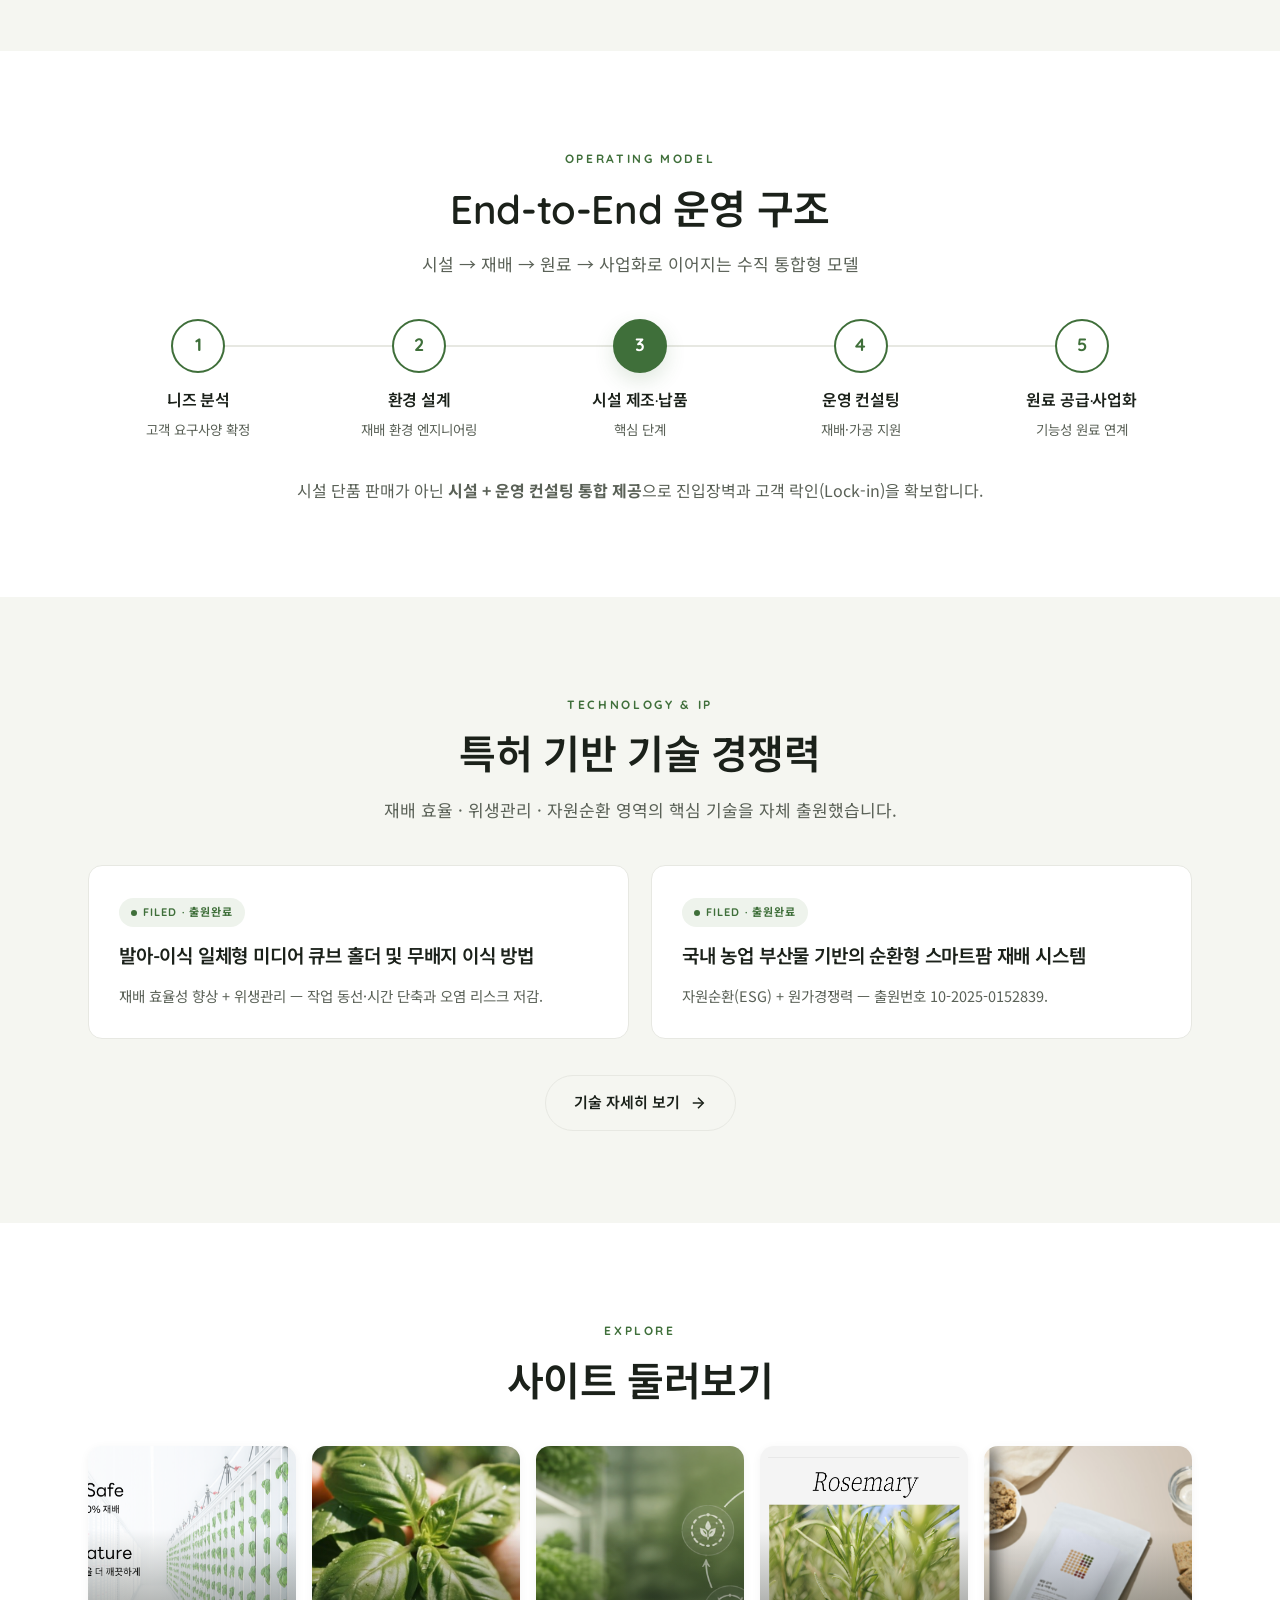
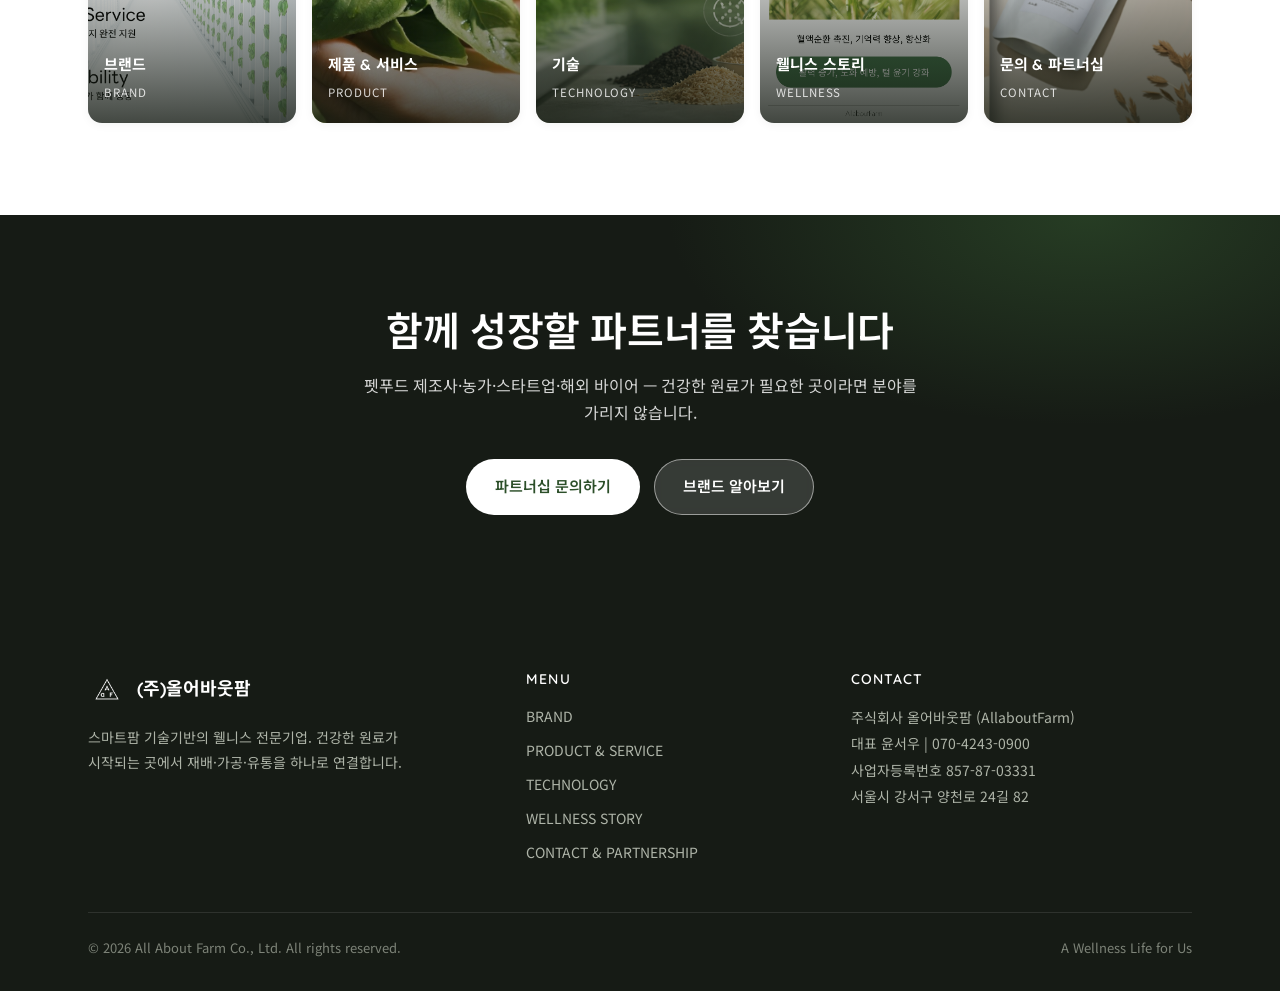
==== commit 8769b72a: "HOME hero-desc 문구 교체" ====
--- a/index.html
+++ b/index.html
@@ -55,7 +55,7 @@
       <p class="kicker">All about Farm Co., Ltd.</p>
       <h1>[All about Farm]</h1>
       <p class="sub">A Wellness Life for Us</p>
-      <p class="hero-desc">스마트팜 설비부터 재배·가공 연계까지 — 원료 공급의 전 과정을 책임집니다.</p>
+      <p class="hero-desc">스마트팜 기술 기반의 웰니스 전문기업 — 건강한 원료가 시작되는 곳.</p>
       <div class="btn-row center">
         <a class="btn btn-on-accent" href="#about">회사 소개 보기</a>
         <a class="btn btn-light" href="contact-partnership.html">파트너십 문의</a>
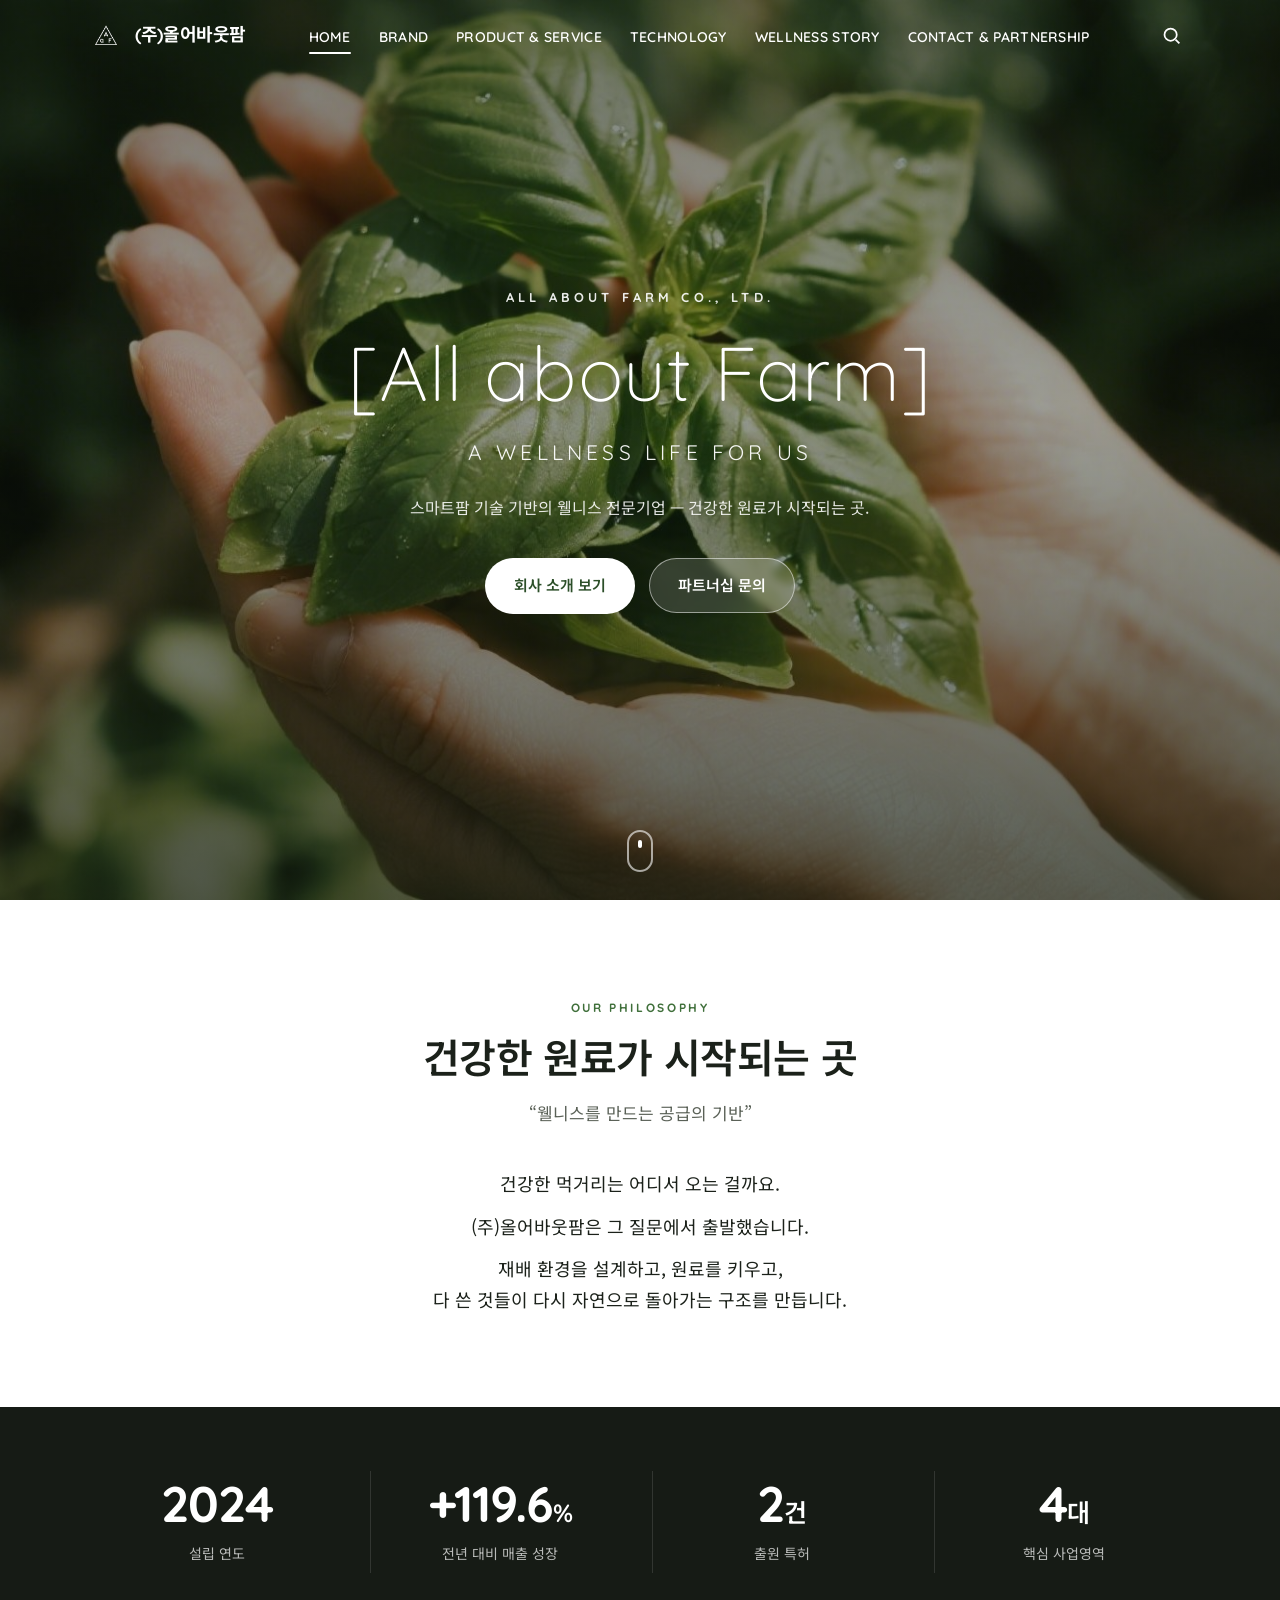
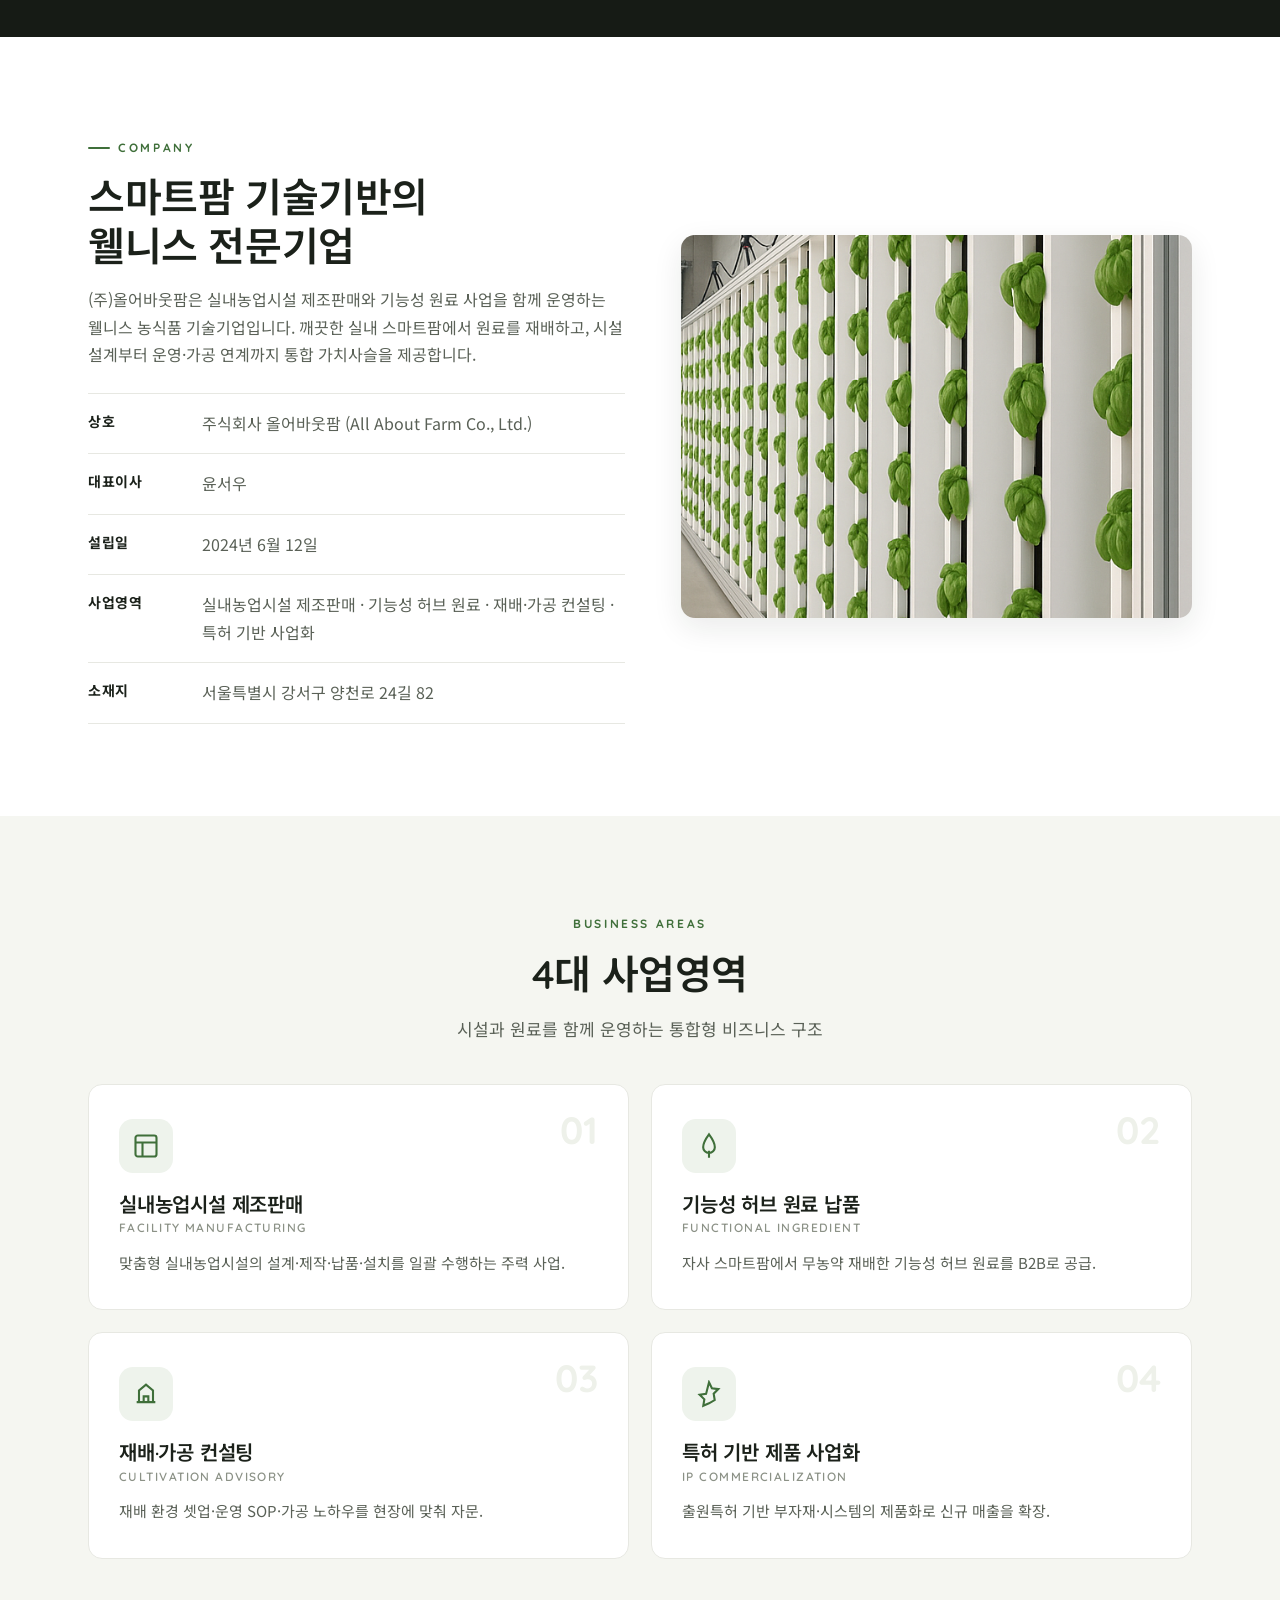
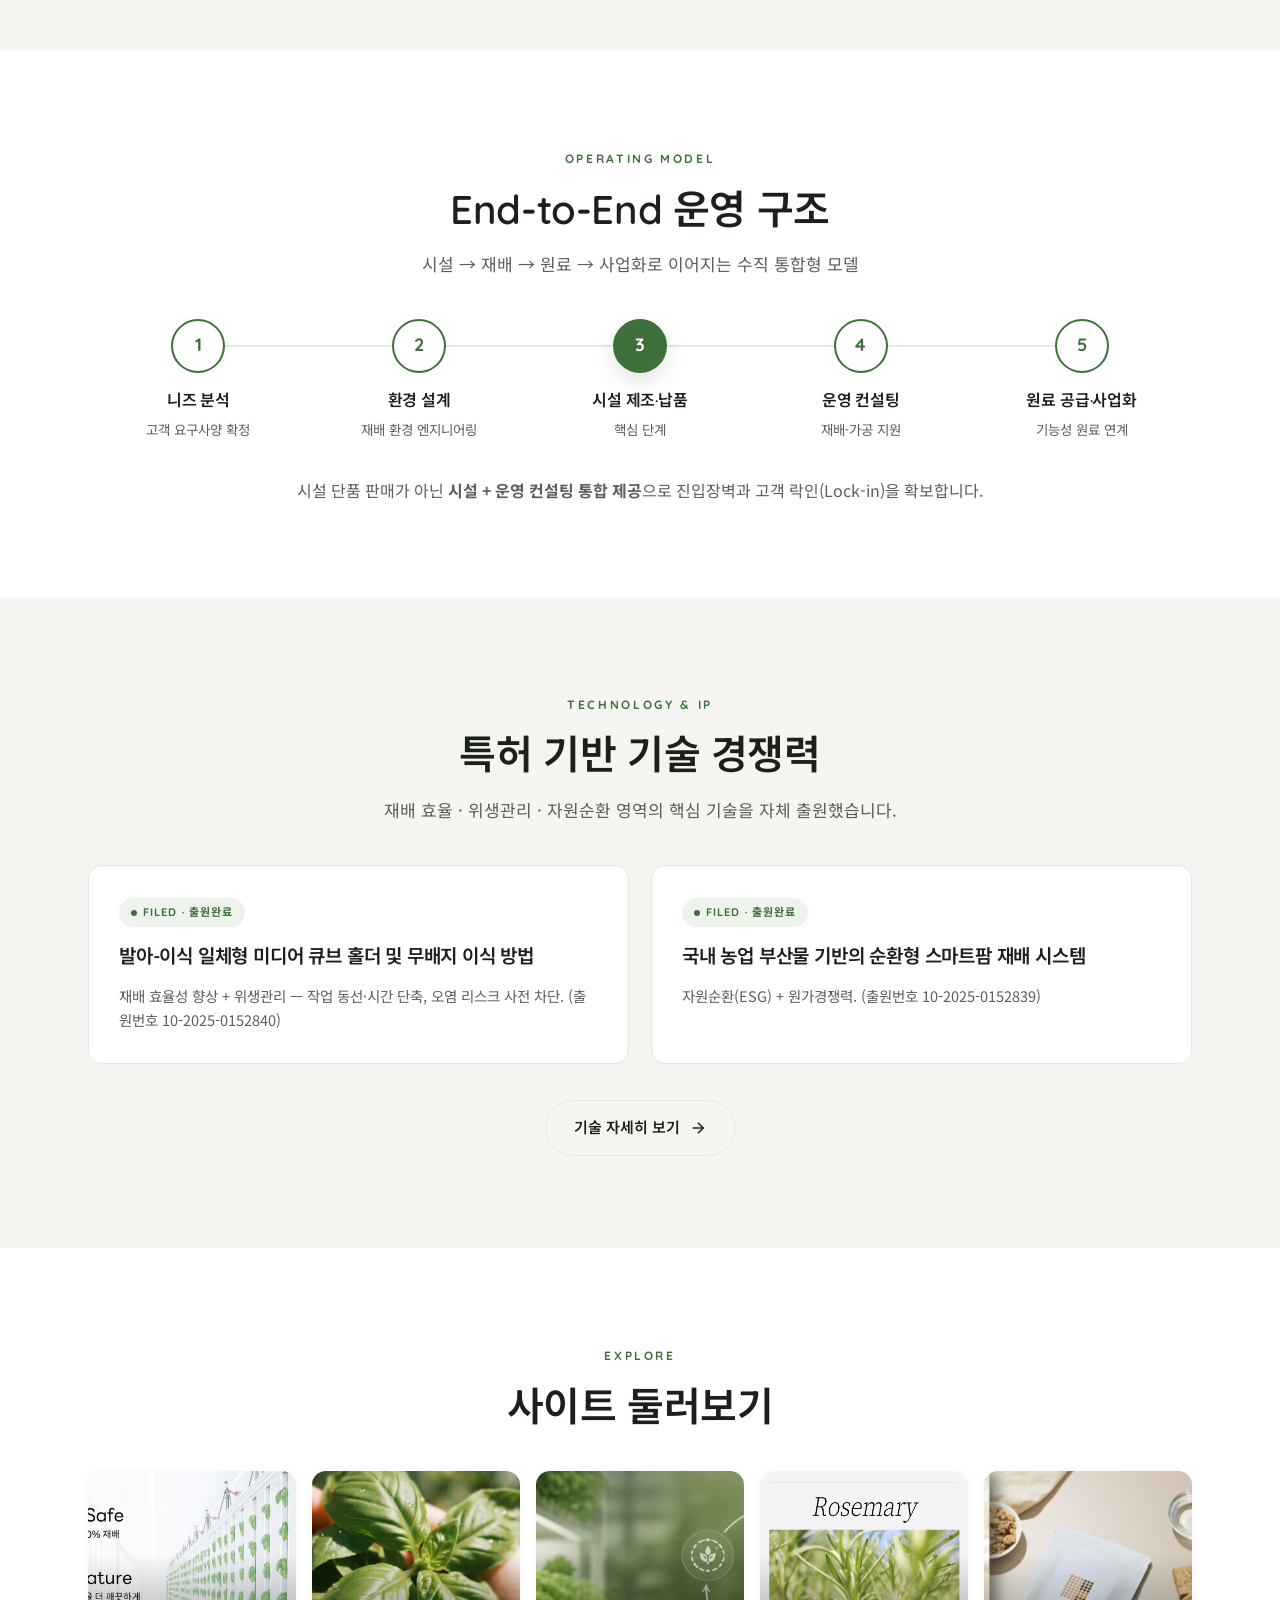
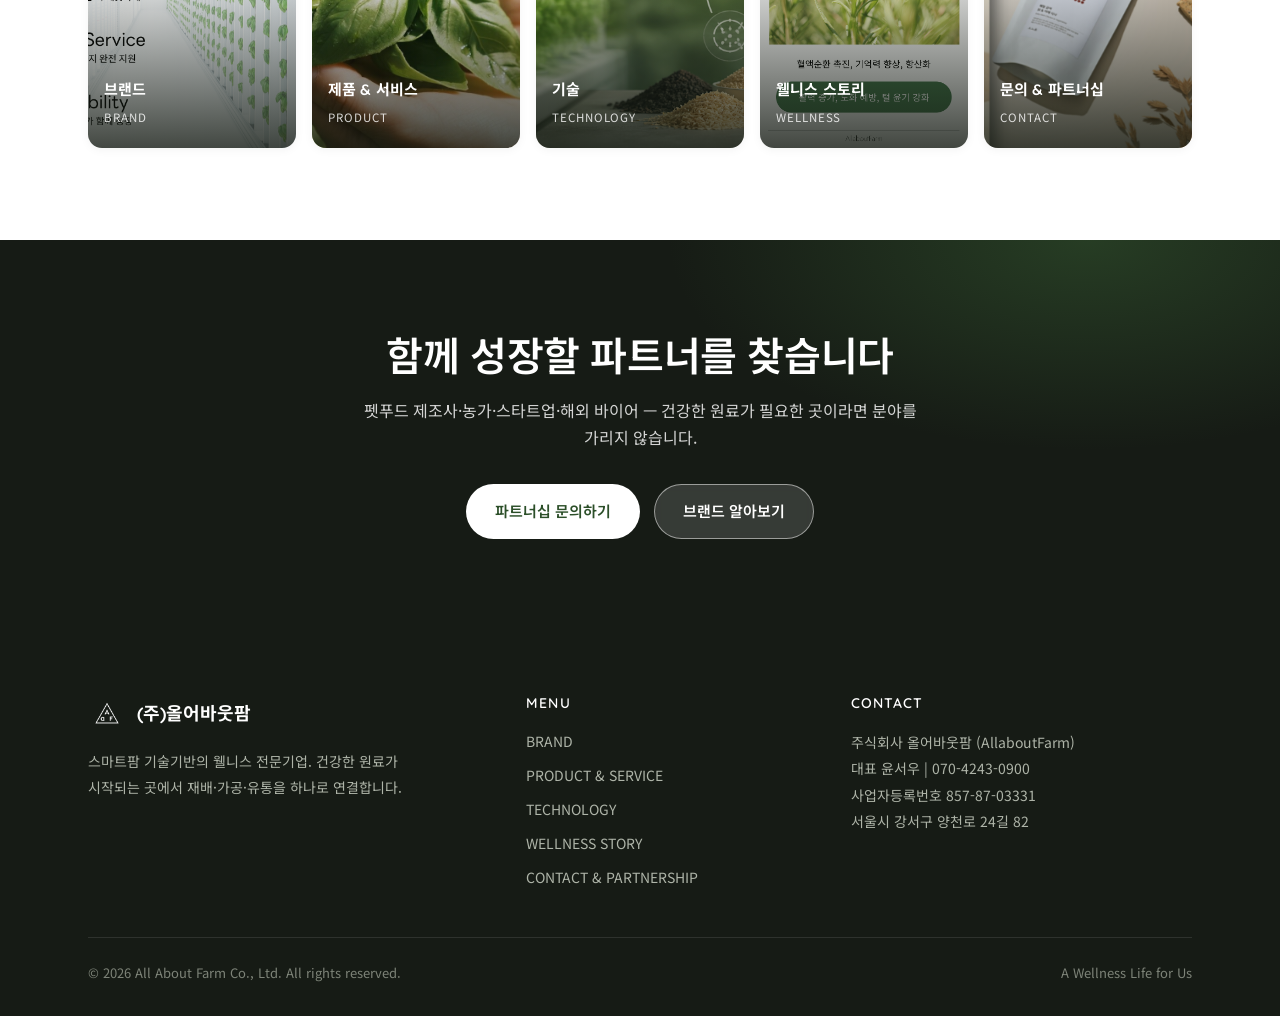
==== commit 82e7446f: "특허 블록 출원번호 형식 통일" ====
--- a/index.html
+++ b/index.html
@@ -187,12 +187,12 @@
         <div class="patent reveal">
           <span class="badge">Filed · 출원완료</span>
           <h3>발아-이식 일체형 미디어 큐브 홀더 및 무배지 이식 방법</h3>
-          <p class="area">재배 효율성 향상 + 위생관리 — 작업 동선·시간 단축과 오염 리스크 저감.</p>
+          <p class="area">재배 효율성 향상 + 위생관리 — 작업 동선·시간 단축, 오염 리스크 사전 차단. (출원번호 10-2025-0152840)</p>
         </div>
         <div class="patent reveal d1">
           <span class="badge">Filed · 출원완료</span>
           <h3>국내 농업 부산물 기반의 순환형 스마트팜 재배 시스템</h3>
-          <p class="area">자원순환(ESG) + 원가경쟁력 — 출원번호 10-2025-0152839.</p>
+          <p class="area">자원순환(ESG) + 원가경쟁력. (출원번호 10-2025-0152839)</p>
         </div>
       </div>
       <div class="btn-row center reveal d2" style="margin-top:36px;">
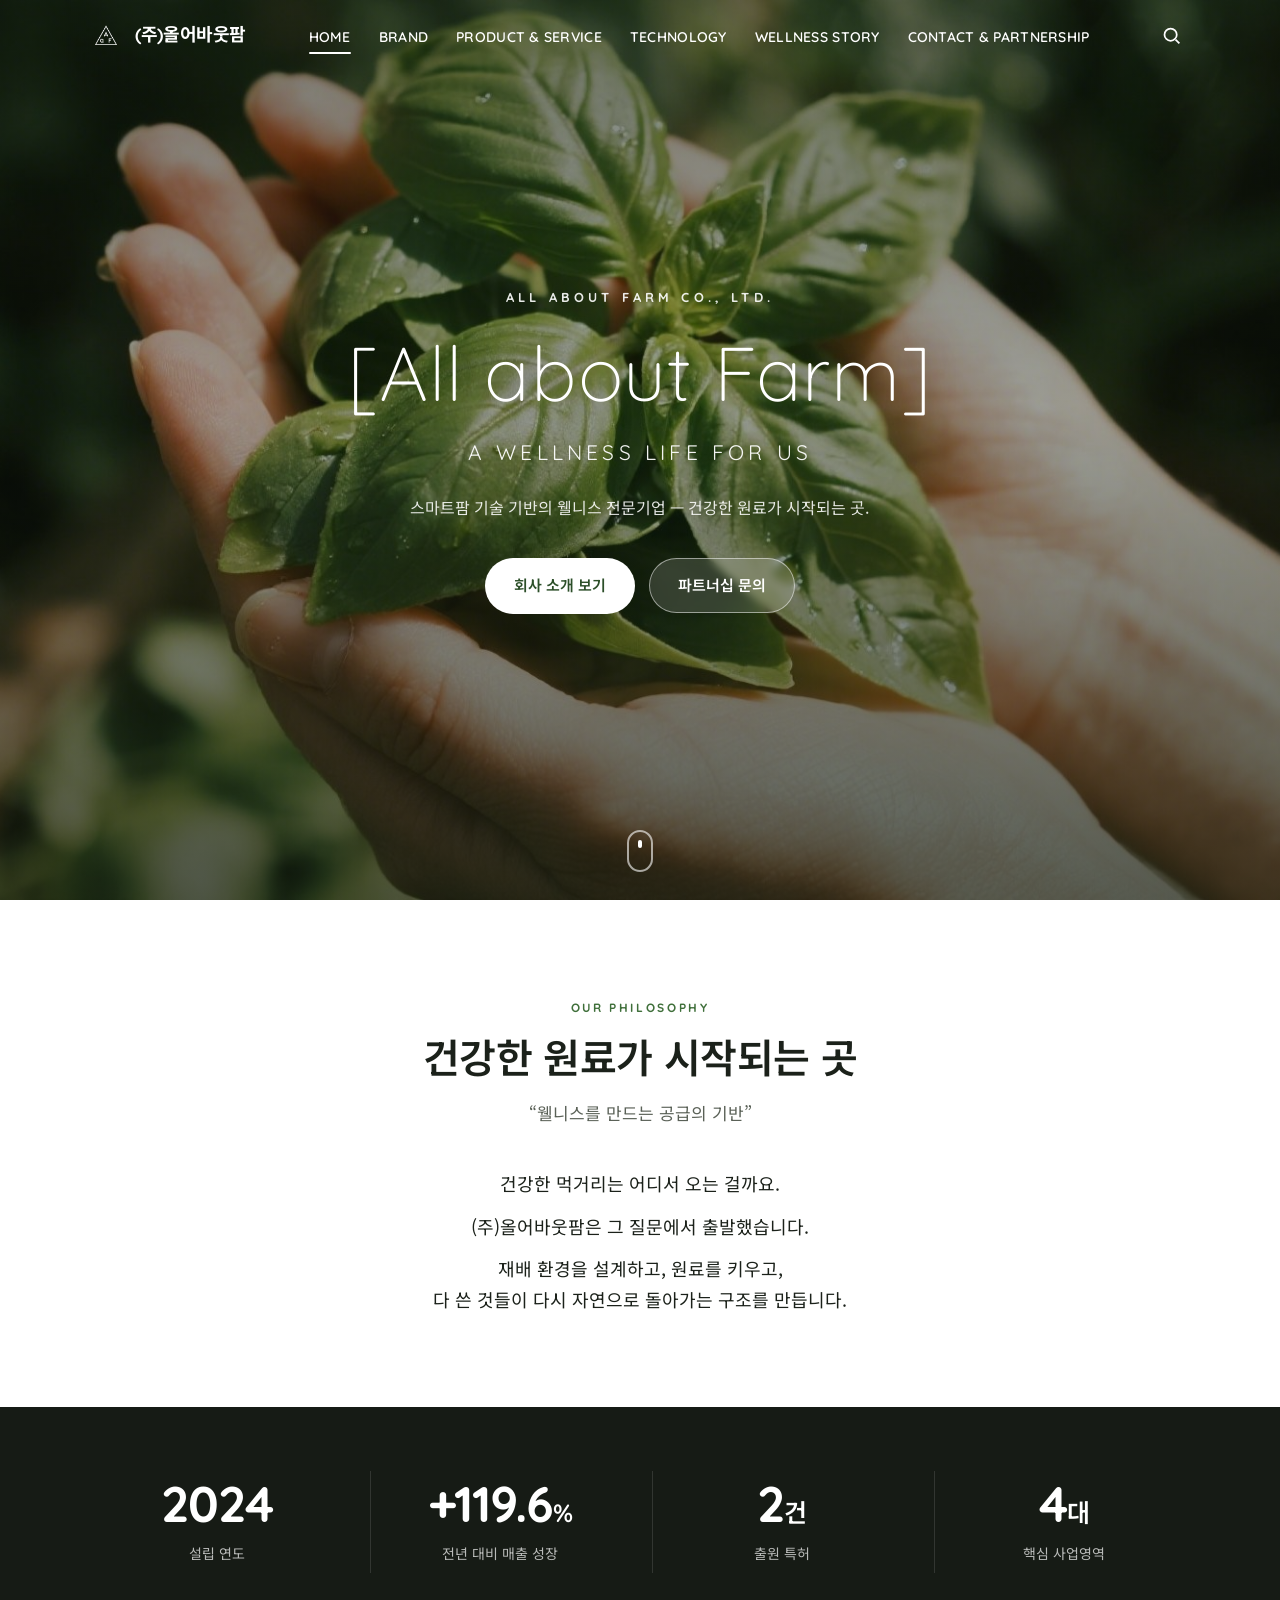
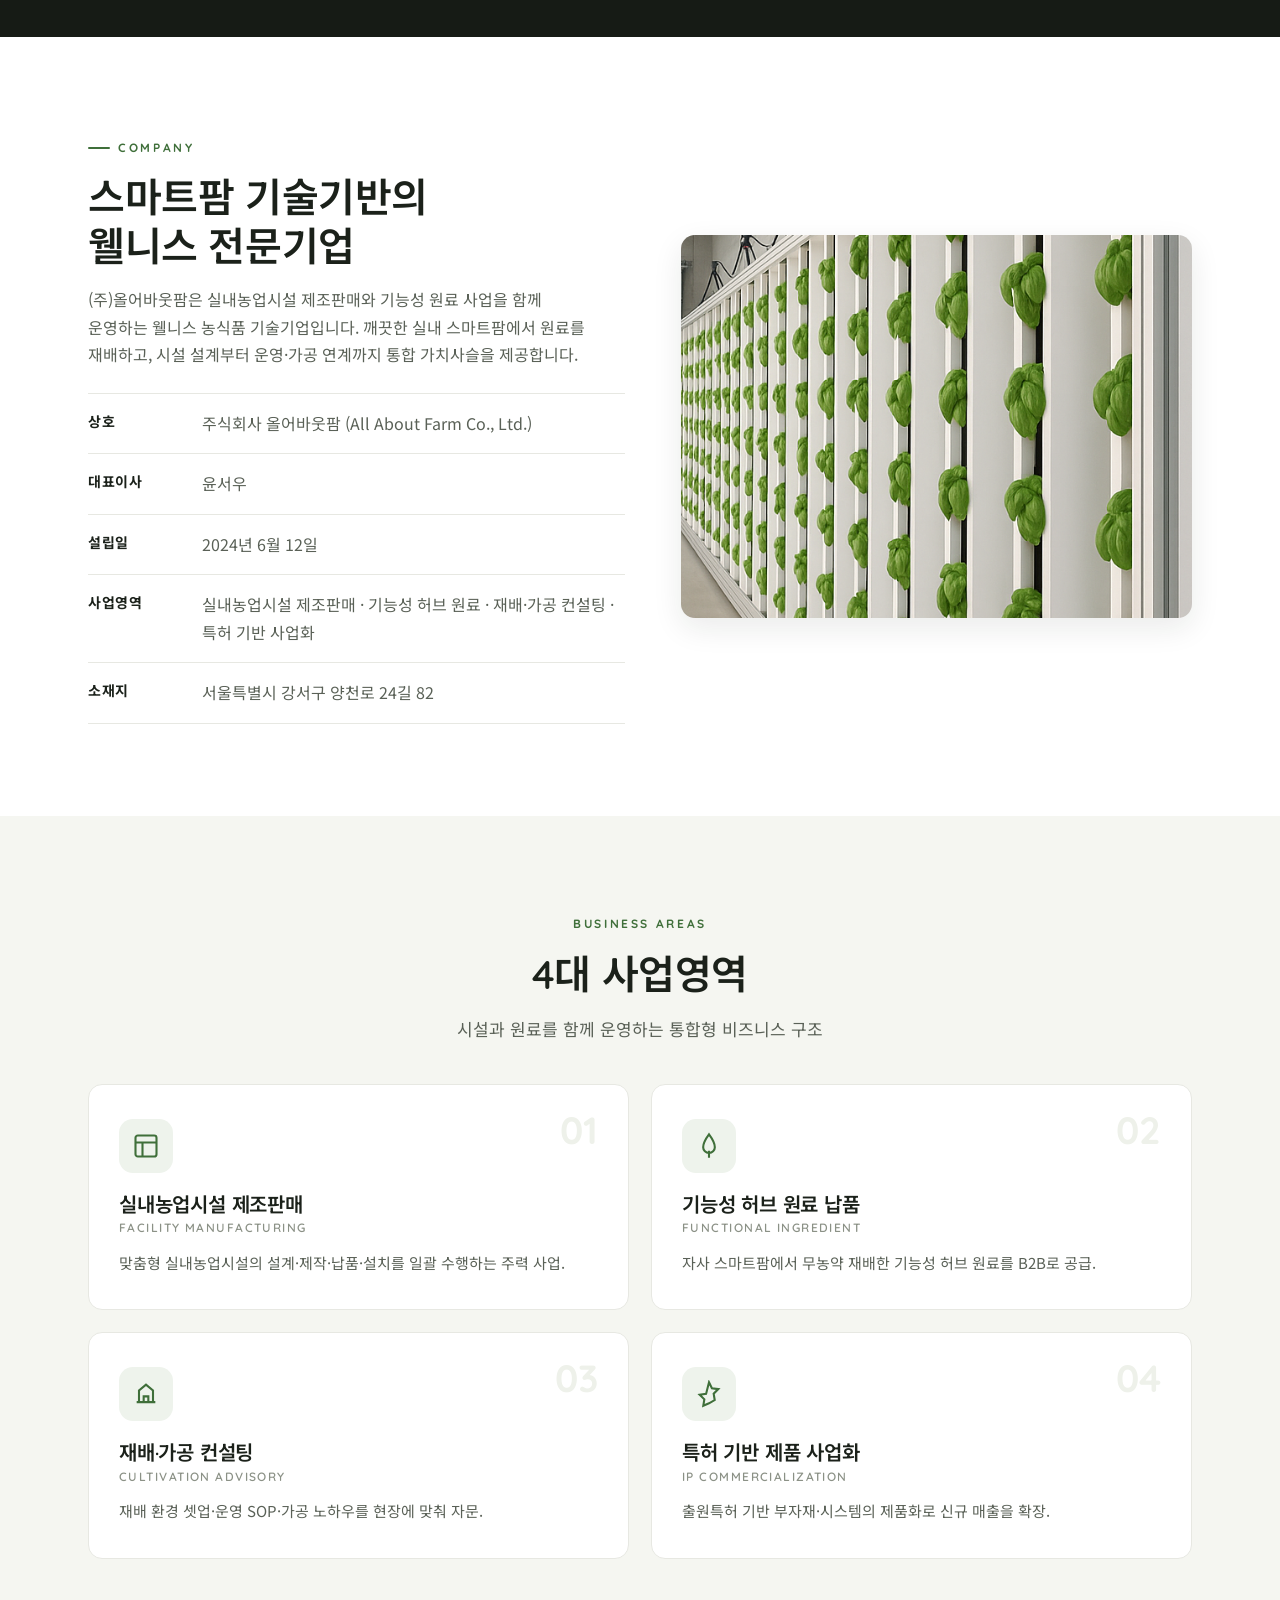
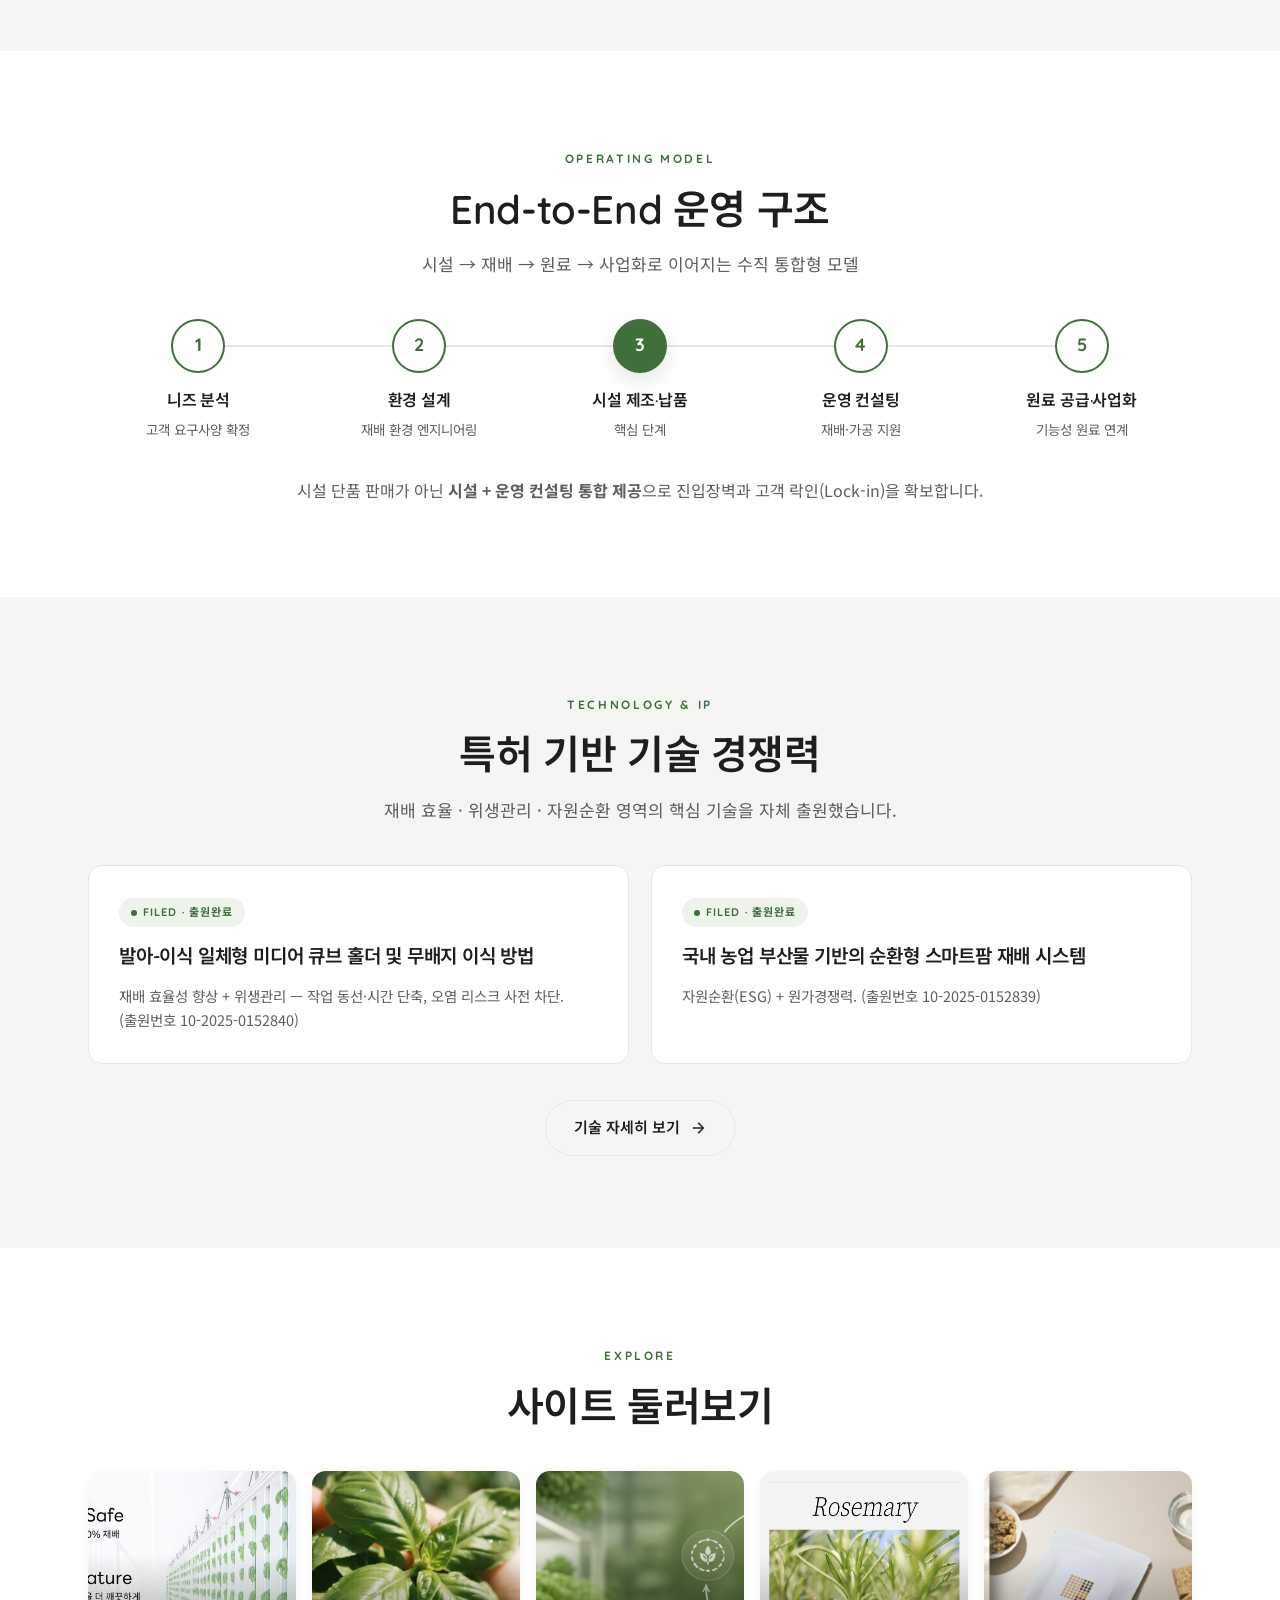
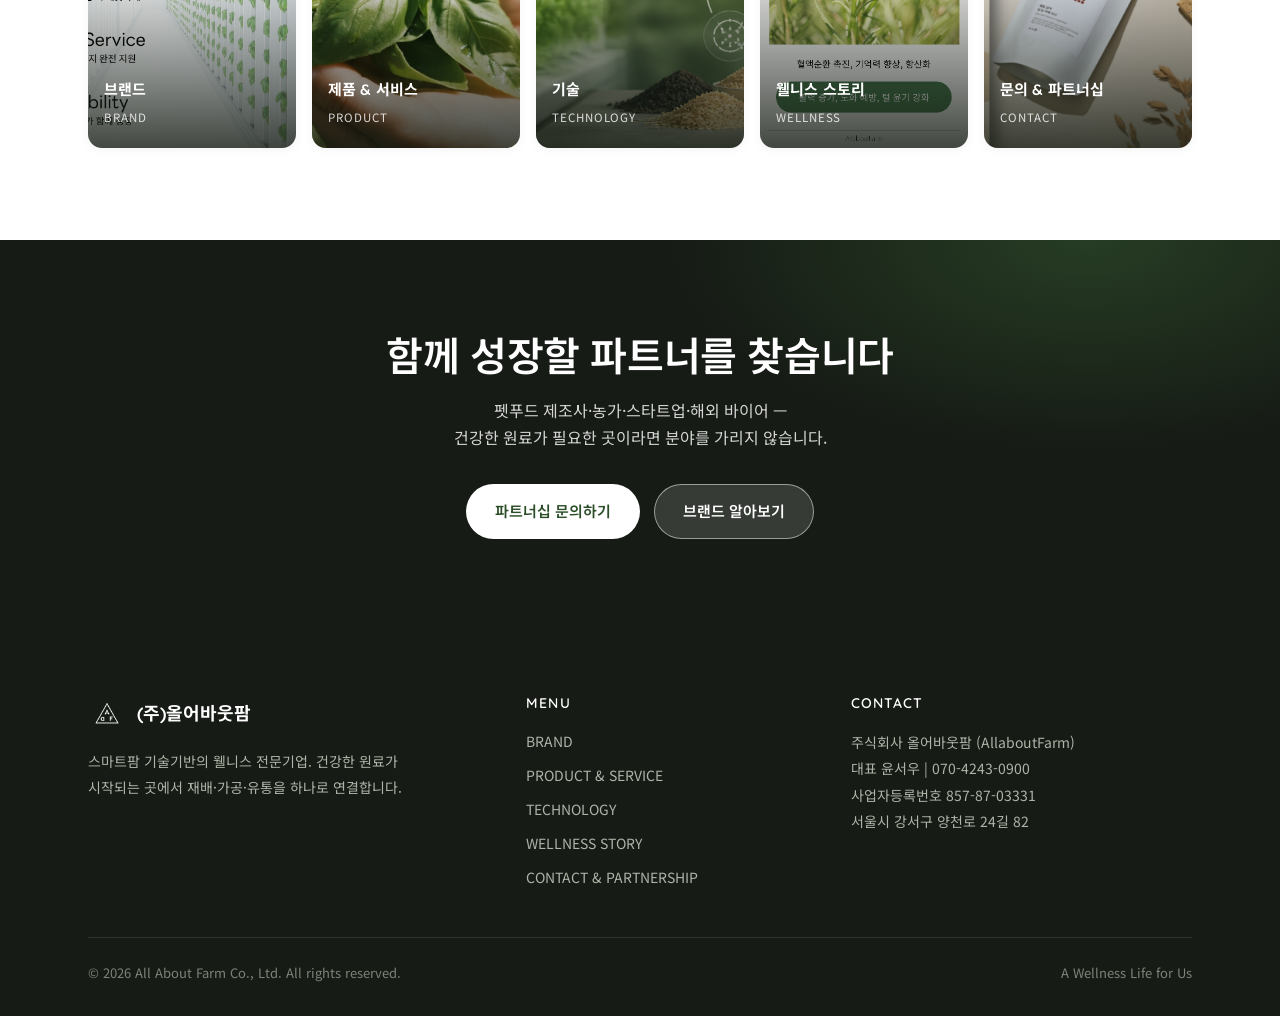
==== commit eaafa3c9: "한글 줄바꿈 전역 개선 (keep-all, text-wrap, nobr 구절 묶음)" ====
--- a/index.html
+++ b/index.html
@@ -105,7 +105,7 @@
             시설 설계부터 운영·가공 연계까지 통합 가치사슬을 제공합니다.
           </p>
           <ul class="fact-list">
-            <li><span class="k">상호</span><span class="v">주식회사 올어바웃팜 (All About Farm Co., Ltd.)</span></li>
+            <li><span class="k">상호</span><span class="v"><span class="nobr">주식회사 올어바웃팜</span> <span class="nobr">(All About Farm Co., Ltd.)</span></span></li>
             <li><span class="k">대표이사</span><span class="v">윤서우</span></li>
             <li><span class="k">설립일</span><span class="v">2024년 6월 12일</span></li>
             <li><span class="k">사업영역</span><span class="v">실내농업시설 제조판매 · 기능성 허브 원료 · 재배·가공 컨설팅 · 특허 기반 사업화</span></li>
@@ -171,7 +171,7 @@
         <div class="tl-step"><div class="tl-dot">4</div><h4>운영 컨설팅</h4><p>재배·가공 지원</p></div>
         <div class="tl-step"><div class="tl-dot">5</div><h4>원료 공급·사업화</h4><p>기능성 원료 연계</p></div>
       </div>
-      <p class="tl-note reveal d2">시설 단품 판매가 아닌 <strong>시설 + 운영 컨설팅 통합 제공</strong>으로 진입장벽과 고객 락인(Lock-in)을 확보합니다.</p>
+      <p class="tl-note reveal d2">시설 단품 판매가 아닌 <strong>시설 + 운영 컨설팅 통합 제공</strong>으로 진입장벽과 고객 <span class="nobr">락인(Lock-in)</span>을 확보합니다.</p>
     </div>
   </section>
 
@@ -187,12 +187,12 @@
         <div class="patent reveal">
           <span class="badge">Filed · 출원완료</span>
           <h3>발아-이식 일체형 미디어 큐브 홀더 및 무배지 이식 방법</h3>
-          <p class="area">재배 효율성 향상 + 위생관리 — 작업 동선·시간 단축, 오염 리스크 사전 차단. (출원번호 10-2025-0152840)</p>
+          <p class="area">재배 효율성 향상 + 위생관리 — 작업 동선·시간 단축, 오염 리스크 사전 차단. <span class="nobr">(출원번호 10-2025-0152840)</span></p>
         </div>
         <div class="patent reveal d1">
           <span class="badge">Filed · 출원완료</span>
           <h3>국내 농업 부산물 기반의 순환형 스마트팜 재배 시스템</h3>
-          <p class="area">자원순환(ESG) + 원가경쟁력. (출원번호 10-2025-0152839)</p>
+          <p class="area">자원순환(ESG) + 원가경쟁력. <span class="nobr">(출원번호 10-2025-0152839)</span></p>
         </div>
       </div>
       <div class="btn-row center reveal d2" style="margin-top:36px;">
@@ -224,7 +224,7 @@
   <section class="section cta-band">
     <div class="container">
       <h2 class="reveal">함께 성장할 파트너를 찾습니다</h2>
-      <p class="reveal d1">펫푸드 제조사·농가·스타트업·해외 바이어 — 건강한 원료가 필요한 곳이라면 분야를 가리지 않습니다.</p>
+      <p class="reveal d1">펫푸드 제조사·농가·스타트업·해외 바이어 —<br>건강한&nbsp;원료가 필요한 곳이라면 분야를&nbsp;가리지&nbsp;않습니다.</p>
       <div class="btn-row reveal d2">
         <a class="btn btn-on-accent" href="contact-partnership.html">파트너십 문의하기</a>
         <a class="btn btn-light" href="brand.html">브랜드 알아보기</a>
--- a/assets/css/style.css
+++ b/assets/css/style.css
@@ -42,10 +42,15 @@
   line-height: 1.72;
   -webkit-font-smoothing: antialiased;
   text-rendering: optimizeLegibility;
+  word-break: keep-all;        /* 한글: 어절(띄어쓰기) 단위로만 줄바꿈 */
+  overflow-wrap: break-word;   /* 긴 영문/URL은 넘치지 않게 처리 */
 }
 img { max-width: 100%; display: block; }
 a { color: inherit; text-decoration: none; }
-h1, h2, h3, h4 { font-family: var(--font-head); font-weight: 600; line-height: 1.22; letter-spacing: -.01em; }
+h1, h2, h3, h4 { font-family: var(--font-head); font-weight: 600; line-height: 1.22; letter-spacing: -.01em; text-wrap: balance; }
+p { text-wrap: pretty; }
+.lead, .desc, .cta-band p, .sec-head p, .hero-desc, .sub { text-wrap: balance; }
+.nobr { white-space: nowrap; }   /* 영문·괄호·하이픈 구절이 중간에 끊기지 않게 */
 
 .container { width: 100%; max-width: var(--maxw); margin: 0 auto; padding: 0 28px; }
 .section { padding: 92px 0; position: relative; }
@@ -358,6 +363,8 @@
 .tile .ico svg { width: 24px; height: 24px; }
 .tile h3 { font-size: 17px; color: var(--c-accent-dark); }
 .tile p { margin-top: 10px; color: var(--c-text-soft); font-size: 14.5px; }
+.tiles--esg { grid-template-columns: repeat(2, 1fr); }
+.esg-tag { display: inline-block; margin-bottom: 8px; padding: 3px 10px; border-radius: 999px; background: var(--c-accent-soft); color: var(--c-accent-dark); font-size: 11.5px; font-weight: 600; letter-spacing: .04em; text-transform: uppercase; }
 
 .effects { display: grid; grid-template-columns: repeat(5, 1fr); gap: 16px; }
 .effect { text-align: center; padding: 28px 16px; border-radius: var(--radius); background: #fff; border: 1px solid var(--c-line); transition: transform .3s var(--ease), box-shadow .3s var(--ease); }
